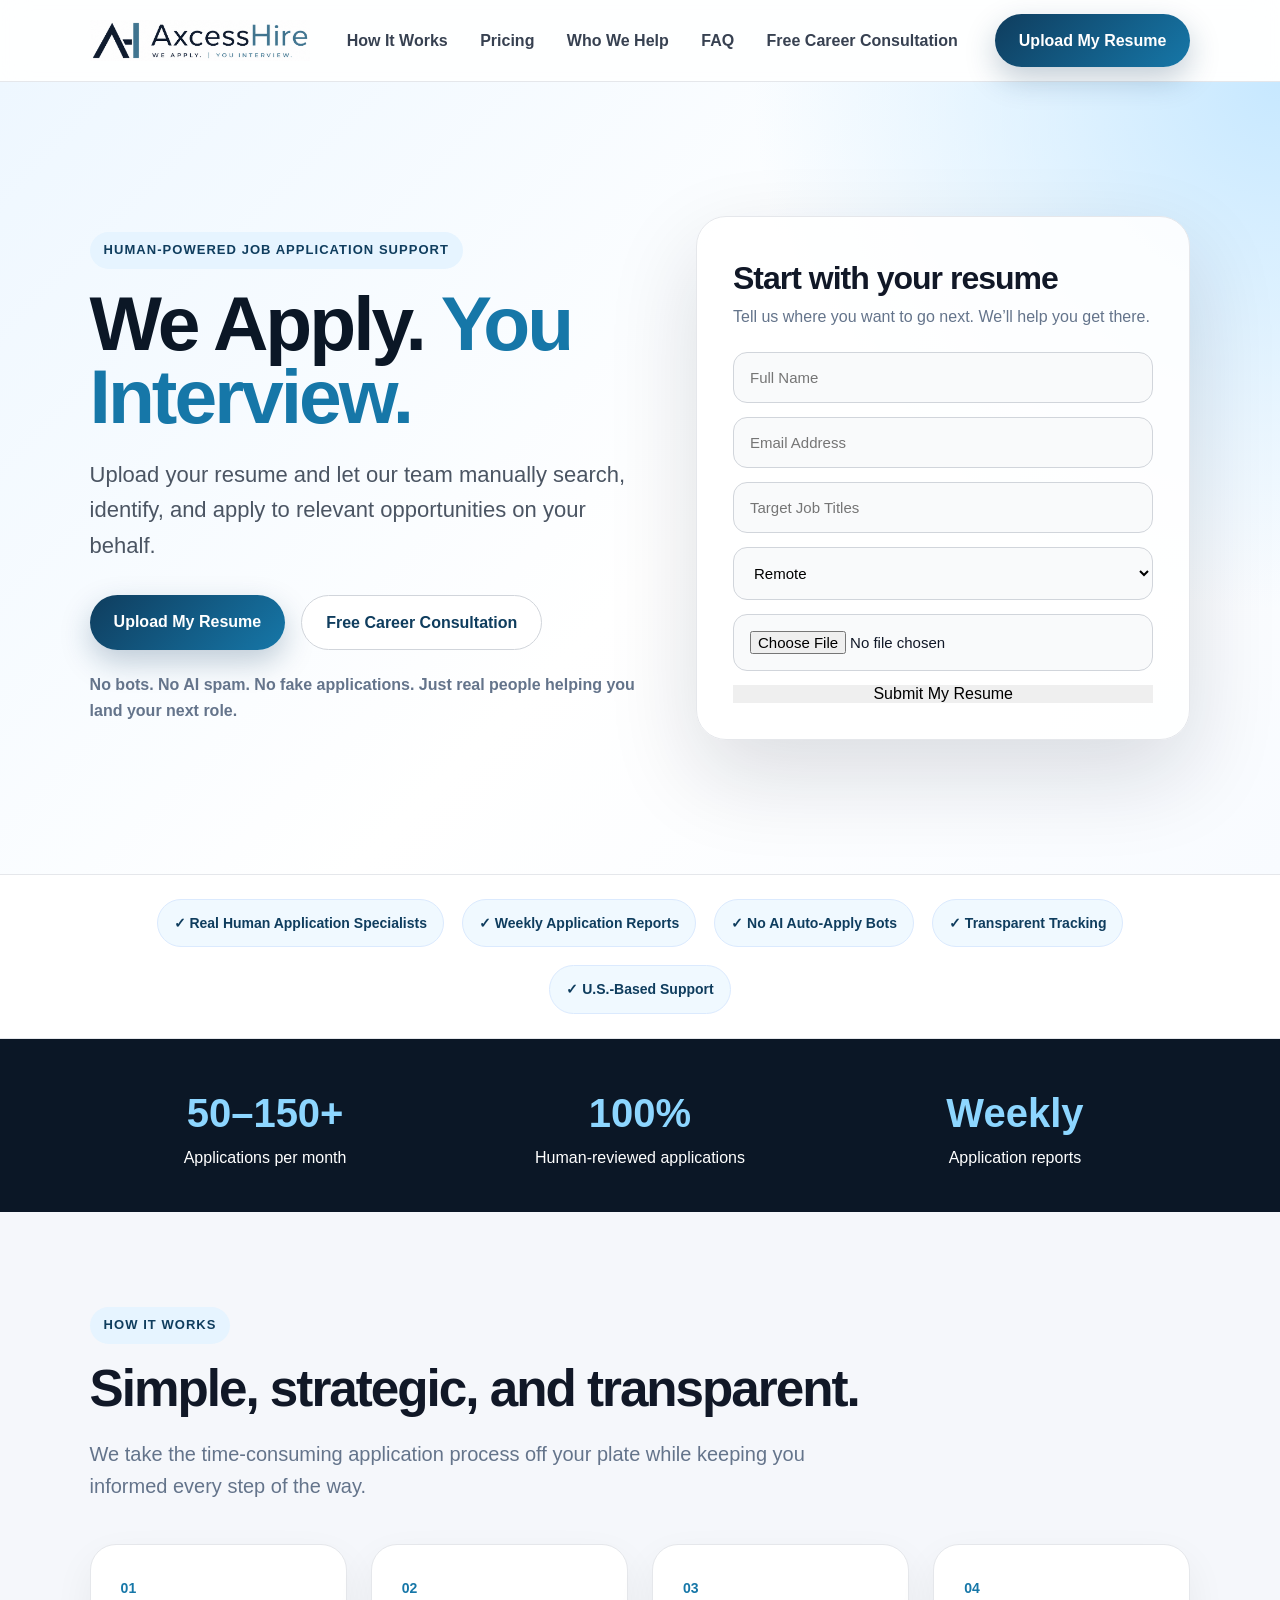
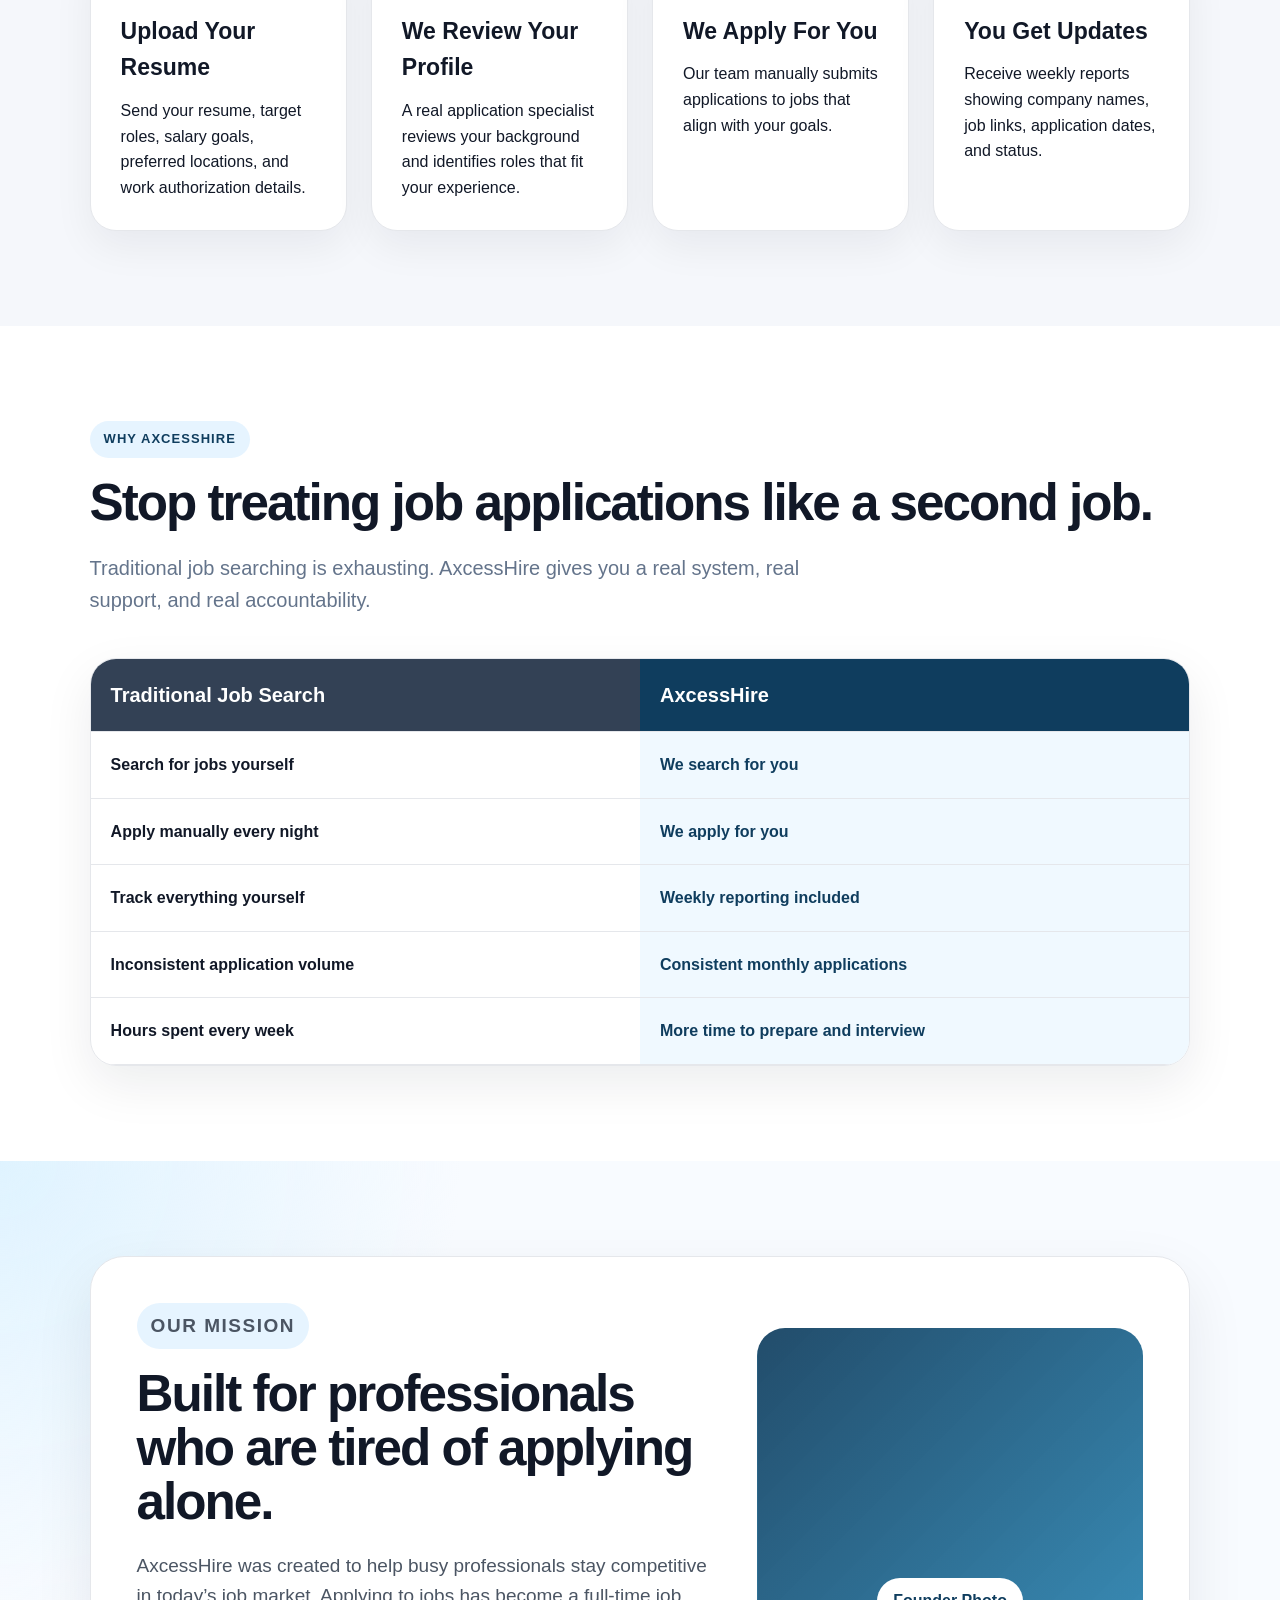
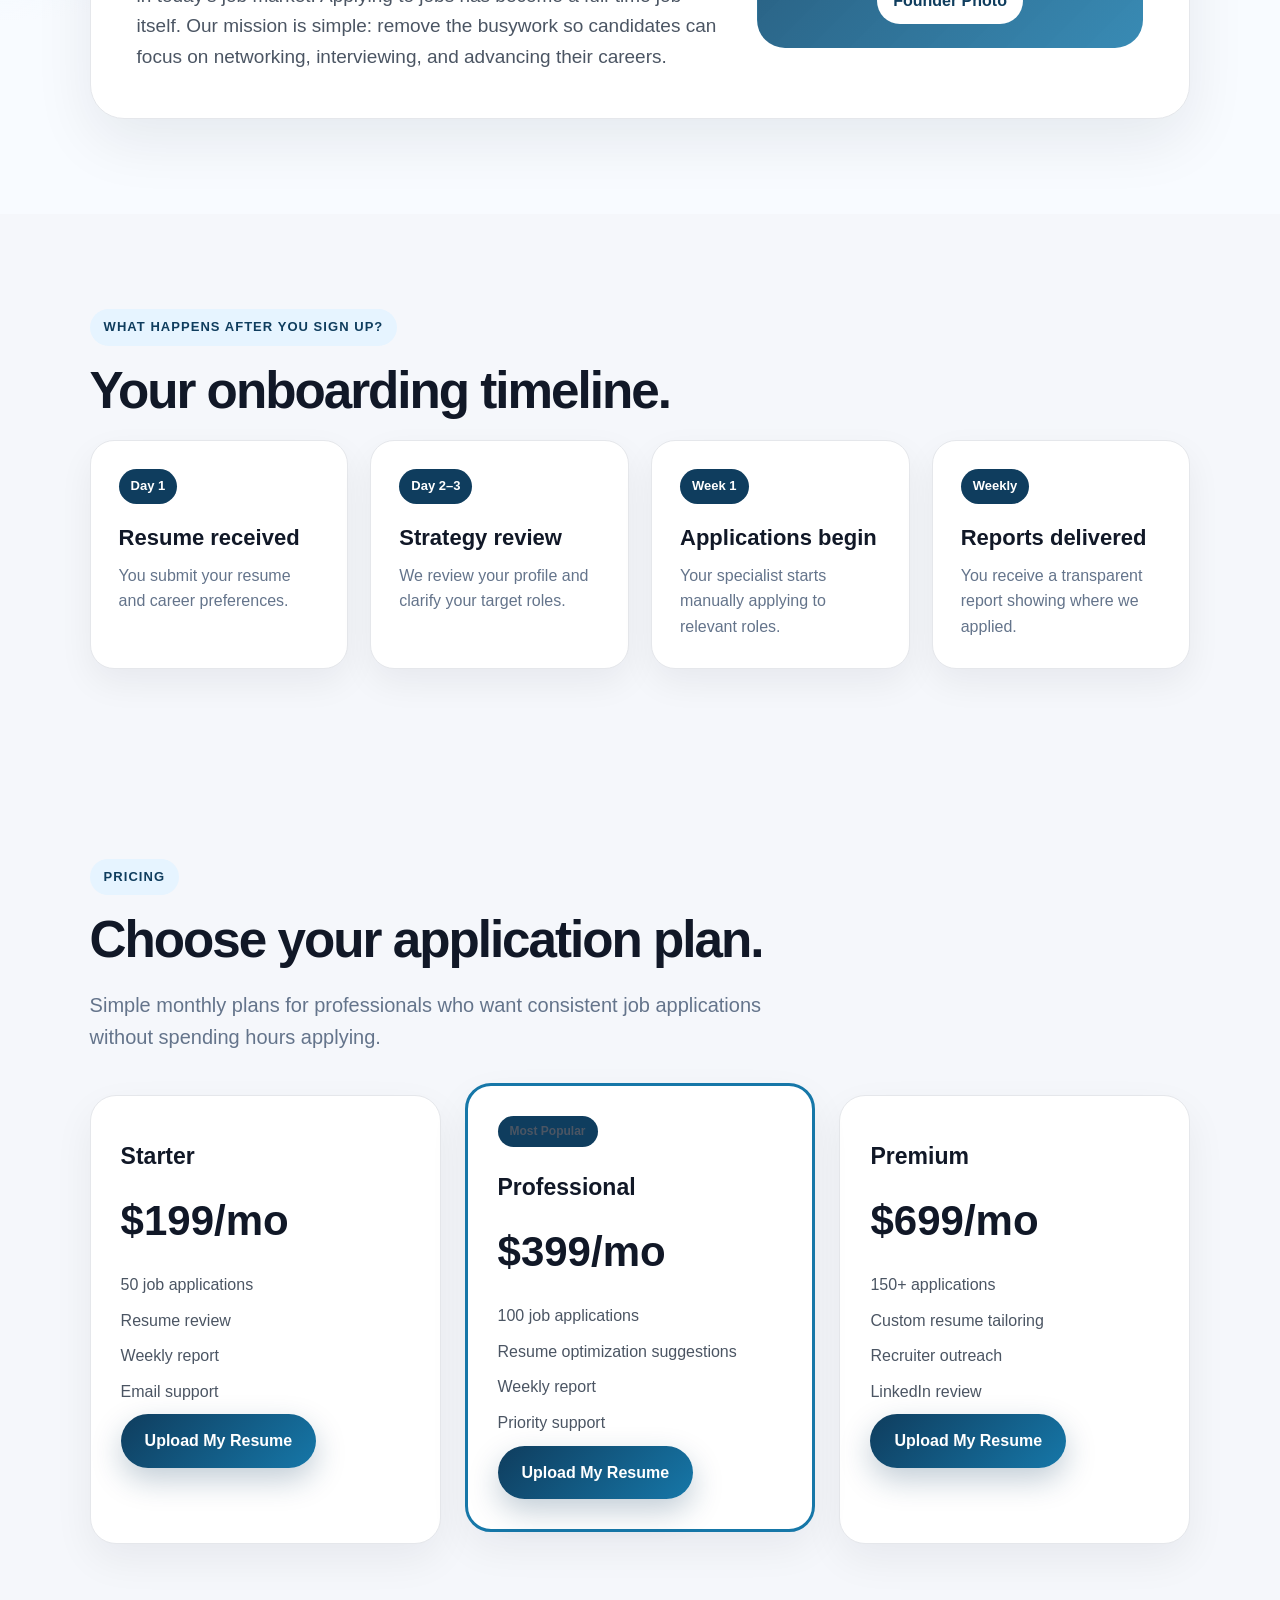
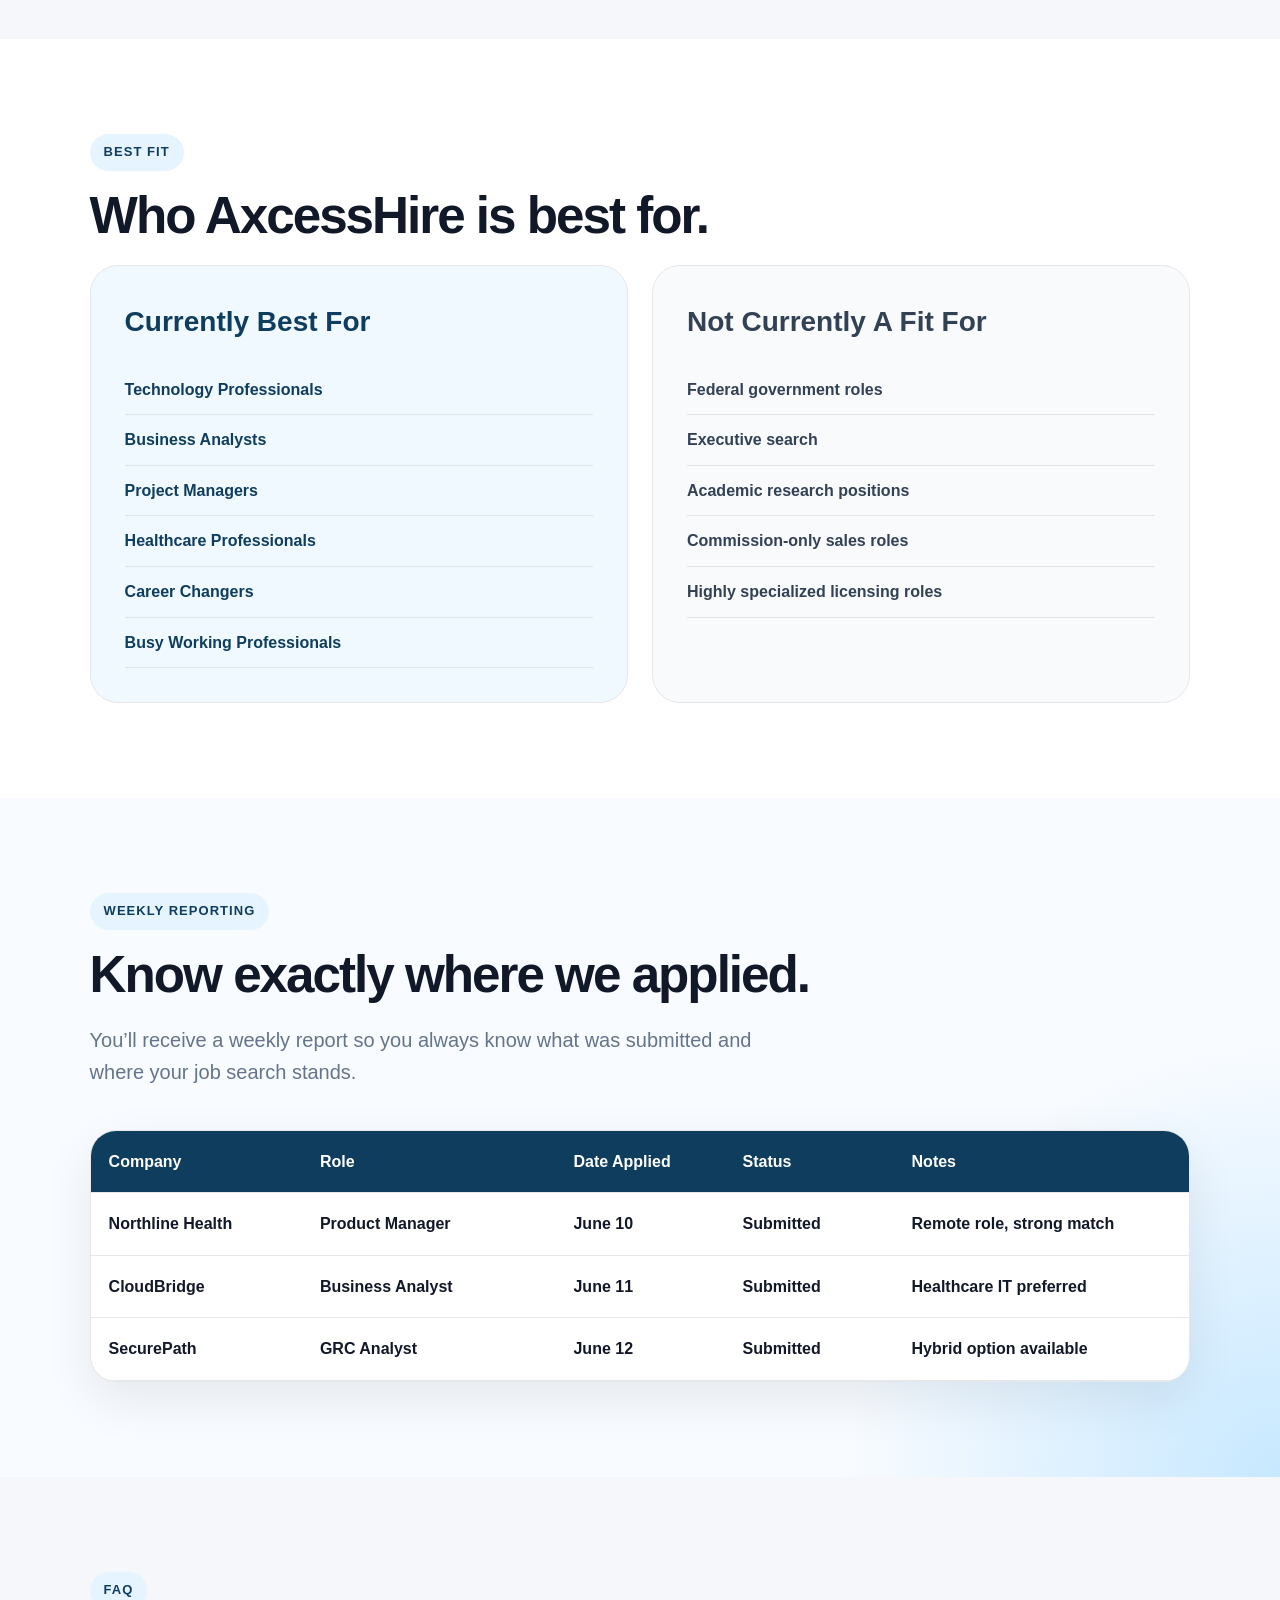
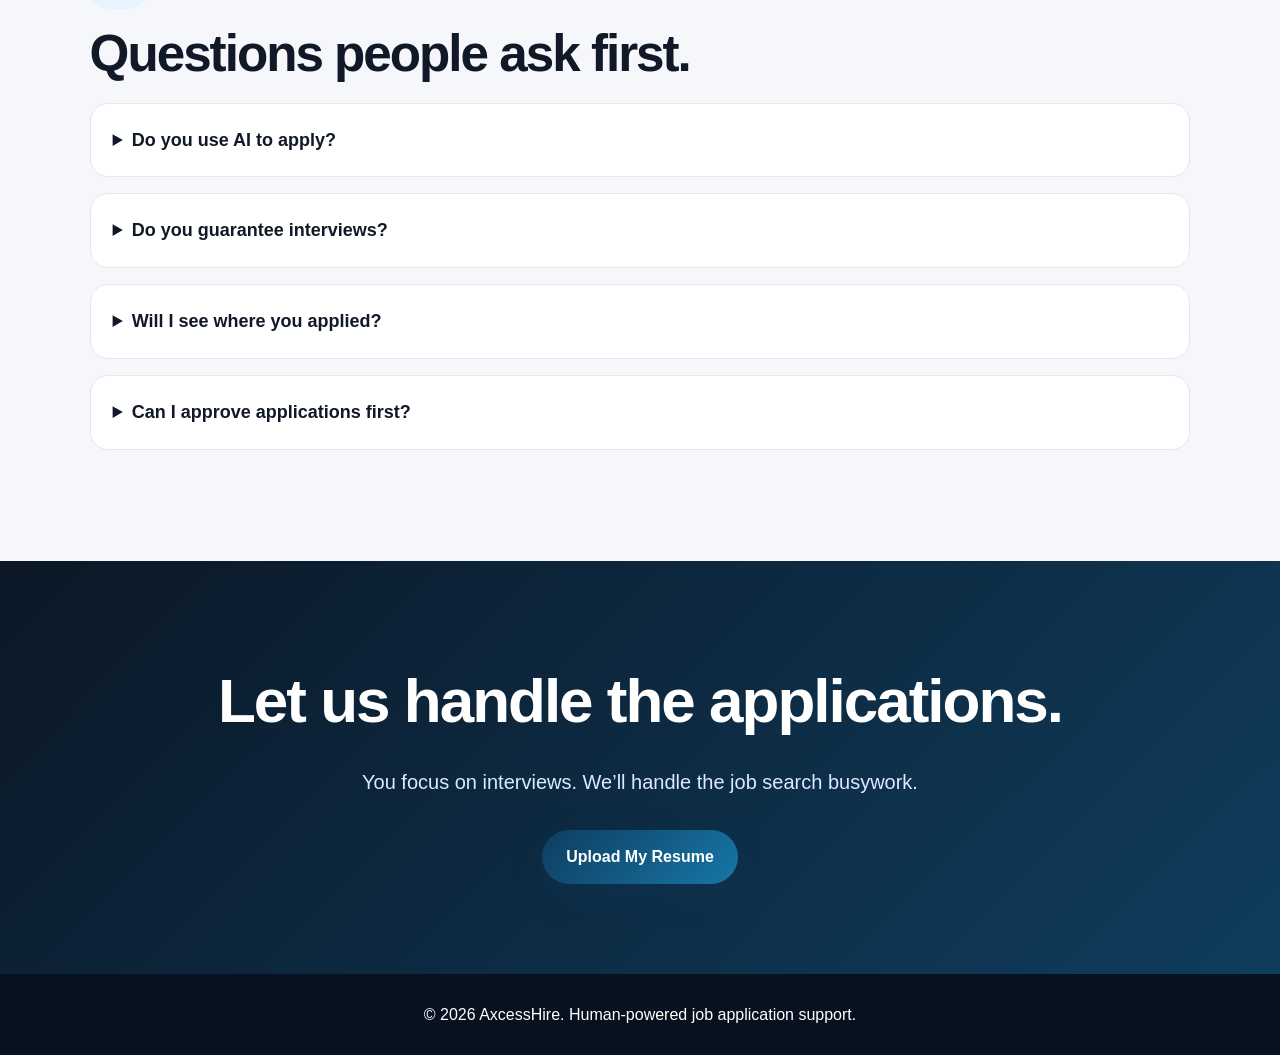
==== index.html @ 2bf3d6ac "Initial AxcessHire website" ====
<!DOCTYPE html>
<html lang="en">
<head>
  <meta charset="UTF-8" />
  <meta name="viewport" content="width=device-width, initial-scale=1.0" />
  <title>AxcessHire | We Apply. You Interview.</title>
  <link rel="stylesheet" href="style.css" />
</head>
<body>

<header class="navbar">
    <a href="index.html" class="logo">
        <img src="Logo.png" alt="AxcessHire Logo">
      </a>

  <nav>
    <a href="how-it-works.html">How It Works</a>
    <a href="pricing.html">Pricing</a>
    <a href="who-we-help.html">Who We Help</a>
    <a href="faq.html">FAQ</a>
    <a href="book-call.html">Free Career Consultation</a>
  </nav>

  <a href="get-started.html" class="nav-btn">Upload My Resume</a>
</header>

<section class="hero">
  <div class="hero-text">
    <p class="badge">Human-powered job application support</p>

    <h1>We Apply. <span>You Interview.</span></h1>

    <p class="subheadline">
      Upload your resume and let our team manually search, identify, and apply to relevant opportunities on your behalf.
    </p>

    <div class="hero-buttons">
      <a href="get-started.html" class="primary-btn">Upload My Resume</a>
      <a href="book-call.html" class="secondary-btn">Free Career Consultation</a>
    </div>

    <p class="trust">
      No bots. No AI spam. No fake applications. Just real people helping you land your next role.
    </p>
  </div>

  <div class="upload-card">
    <h2>Start with your resume</h2>
    <p>Tell us where you want to go next. We’ll help you get there.</p>

    <form>
      <input type="text" placeholder="Full Name" required />
      <input type="email" placeholder="Email Address" required />
      <input type="text" placeholder="Target Job Titles" />
      <select>
        <option>Remote</option>
        <option>Hybrid</option>
        <option>Onsite</option>
        <option>Open to all</option>
      </select>
      <input type="file" />
      <button type="submit">Submit My Resume</button>
    </form>
  </div>
</section>

<section class="trust-banner">
  <div>✓ Real Human Application Specialists</div>
  <div>✓ Weekly Application Reports</div>
  <div>✓ No AI Auto-Apply Bots</div>
  <div>✓ Transparent Tracking</div>
  <div>✓ U.S.-Based Support</div>
</section>

<section class="stats">
  <div class="stat-box">
    <h3>50–150+</h3>
    <p>Applications per month</p>
  </div>

  <div class="stat-box">
    <h3>100%</h3>
    <p>Human-reviewed applications</p>
  </div>

  <div class="stat-box">
    <h3>Weekly</h3>
    <p>Application reports</p>
  </div>
</section>

<section class="section" id="how">
  <p class="section-label">How it works</p>
  <h2>Simple, strategic, and transparent.</h2>
  <p class="section-intro">
    We take the time-consuming application process off your plate while keeping you informed every step of the way.
  </p>

  <div class="cards">
    <div class="card">
      <span>01</span>
      <h3>Upload Your Resume</h3>
      <p>Send your resume, target roles, salary goals, preferred locations, and work authorization details.</p>
    </div>

    <div class="card">
      <span>02</span>
      <h3>We Review Your Profile</h3>
      <p>A real application specialist reviews your background and identifies roles that fit your experience.</p>
    </div>

    <div class="card">
      <span>03</span>
      <h3>We Apply For You</h3>
      <p>Our team manually submits applications to jobs that align with your goals.</p>
    </div>

    <div class="card">
      <span>04</span>
      <h3>You Get Updates</h3>
      <p>Receive weekly reports showing company names, job links, application dates, and status.</p>
    </div>
  </div>
</section>

<section class="section comparison-section">
  <p class="section-label">Why AxcessHire</p>
  <h2>Stop treating job applications like a second job.</h2>
  <p class="section-intro">
    Traditional job searching is exhausting. AxcessHire gives you a real system, real support, and real accountability.
  </p>

  <div class="comparison-table">
    <div class="comparison-header traditional">Traditional Job Search</div>
    <div class="comparison-header axcess">AxcessHire</div>

    <div>Search for jobs yourself</div>
    <div>We search for you</div>

    <div>Apply manually every night</div>
    <div>We apply for you</div>

    <div>Track everything yourself</div>
    <div>Weekly reporting included</div>

    <div>Inconsistent application volume</div>
    <div>Consistent monthly applications</div>

    <div>Hours spent every week</div>
    <div>More time to prepare and interview</div>
  </div>
</section>

<section class="section founder-section">
  <div class="founder-card">
    <div>
      <p class="section-label">Our Mission</p>
      <h2>Built for professionals who are tired of applying alone.</h2>
      <p>
        AxcessHire was created to help busy professionals stay competitive in today’s job market.
        Applying to jobs has become a full-time job itself. Our mission is simple: remove the busywork
        so candidates can focus on networking, interviewing, and advancing their careers.
      </p>
    </div>

    <div class="founder-placeholder">
      <span>Founder Photo</span>
    </div>
  </div>
</section>

<section class="section">
  <p class="section-label">What happens after you sign up?</p>
  <h2>Your onboarding timeline.</h2>

  <div class="timeline">
    <div>
      <span>Day 1</span>
      <h3>Resume received</h3>
      <p>You submit your resume and career preferences.</p>
    </div>

    <div>
      <span>Day 2–3</span>
      <h3>Strategy review</h3>
      <p>We review your profile and clarify your target roles.</p>
    </div>

    <div>
      <span>Week 1</span>
      <h3>Applications begin</h3>
      <p>Your specialist starts manually applying to relevant roles.</p>
    </div>

    <div>
      <span>Weekly</span>
      <h3>Reports delivered</h3>
      <p>You receive a transparent report showing where we applied.</p>
    </div>
  </div>
</section>

<section class="section pricing" id="pricing">
  <p class="section-label">Pricing</p>
  <h2>Choose your application plan.</h2>
  <p class="section-intro">
    Simple monthly plans for professionals who want consistent job applications without spending hours applying.
  </p>

  <div class="pricing-grid">
    <div class="price-card">
      <h3>Starter</h3>
      <h4>$199/mo</h4>
      <p>50 job applications</p>
      <p>Resume review</p>
      <p>Weekly report</p>
      <p>Email support</p>
      <a href="get-started.html" class="primary-btn">Upload My Resume</a>
    </div>

    <div class="price-card featured">
      <p class="popular">Most Popular</p>
      <h3>Professional</h3>
      <h4>$399/mo</h4>
      <p>100 job applications</p>
      <p>Resume optimization suggestions</p>
      <p>Weekly report</p>
      <p>Priority support</p>
      <a href="get-started.html" class="primary-btn">Upload My Resume</a>
    </div>

    <div class="price-card">
      <h3>Premium</h3>
      <h4>$699/mo</h4>
      <p>150+ applications</p>
      <p>Custom resume tailoring</p>
      <p>Recruiter outreach</p>
      <p>LinkedIn review</p>
      <a href="get-started.html" class="primary-btn">Upload My Resume</a>
    </div>
  </div>
</section>

<section class="section fit-section">
  <p class="section-label">Best Fit</p>
  <h2>Who AxcessHire is best for.</h2>

  <div class="fit-grid">
    <div class="fit-card good-fit">
      <h3>Currently Best For</h3>
      <ul>
        <li>Technology Professionals</li>
        <li>Business Analysts</li>
        <li>Project Managers</li>
        <li>Healthcare Professionals</li>
        <li>Career Changers</li>
        <li>Busy Working Professionals</li>
      </ul>
    </div>

    <div class="fit-card not-fit">
      <h3>Not Currently A Fit For</h3>
      <ul>
        <li>Federal government roles</li>
        <li>Executive search</li>
        <li>Academic research positions</li>
        <li>Commission-only sales roles</li>
        <li>Highly specialized licensing roles</li>
      </ul>
    </div>
  </div>
</section>

<section class="section report-section">
  <p class="section-label">Weekly Reporting</p>
  <h2>Know exactly where we applied.</h2>
  <p class="section-intro">
    You’ll receive a weekly report so you always know what was submitted and where your job search stands.
  </p>

  <div class="report-table">
    <div class="report-row report-head">
      <span>Company</span>
      <span>Role</span>
      <span>Date Applied</span>
      <span>Status</span>
      <span>Notes</span>
    </div>

    <div class="report-row">
      <span>Northline Health</span>
      <span>Product Manager</span>
      <span>June 10</span>
      <span>Submitted</span>
      <span>Remote role, strong match</span>
    </div>

    <div class="report-row">
      <span>CloudBridge</span>
      <span>Business Analyst</span>
      <span>June 11</span>
      <span>Submitted</span>
      <span>Healthcare IT preferred</span>
    </div>

    <div class="report-row">
      <span>SecurePath</span>
      <span>GRC Analyst</span>
      <span>June 12</span>
      <span>Submitted</span>
      <span>Hybrid option available</span>
    </div>
  </div>
</section>

<section class="section faq" id="faq">
  <p class="section-label">FAQ</p>
  <h2>Questions people ask first.</h2>

  <details>
    <summary>Do you use AI to apply?</summary>
    <p>No. Every application is handled by a real person.</p>
  </details>

  <details>
    <summary>Do you guarantee interviews?</summary>
    <p>No. We guarantee the number of quality applications included in your plan, but hiring decisions belong to employers.</p>
  </details>

  <details>
    <summary>Will I see where you applied?</summary>
    <p>Yes. You receive a weekly application report.</p>
  </details>

  <details>
    <summary>Can I approve applications first?</summary>
    <p>Yes. You can choose pre-approved applications or full approval before submission.</p>
  </details>
</section>

<section class="final-cta">
  <h2>Let us handle the applications.</h2>
  <p>You focus on interviews. We’ll handle the job search busywork.</p>
  <a href="get-started.html" class="primary-btn">Upload My Resume</a>
</section>

<footer>
  <p>© 2026 AxcessHire. Human-powered job application support.</p>
</footer>

</body>
</html>
---- style.css ----
* {
  box-sizing: border-box;
  margin: 0;
  padding: 0;
}

body {
  font-family: Inter, Arial, sans-serif;
  background: #f5f7fb;
  color: #111827;
  line-height: 1.6;
}

a {
  text-decoration: none;
}

/* NAVBAR */
.navbar {
  height: 82px;
  padding: 0 7%;
  display: flex;
  align-items: center;
  justify-content: space-between;
  background: rgba(255,255,255,0.9);
  backdrop-filter: blur(14px);
  border-bottom: 1px solid #e5e7eb;
  position: sticky;
  top: 0;
  z-index: 100;
}

.logo {
  display: flex;
  align-items: center;
}

.logo img {
  height: 42px;
  width: auto;
  max-width: 220px;
  object-fit: contain;
  display: block;
}

nav a {
  margin: 0 14px;
  color: #374151;
  font-weight: 700;
}

nav a:hover {
  color: #0f3d5e;
}

/* BUTTONS */
.nav-btn,
.primary-btn {
  background: linear-gradient(135deg, #0f3d5e, #1677a8);
  color: white;
  padding: 14px 24px;
  border-radius: 999px;
  font-weight: 800;
  box-shadow: 0 12px 30px rgba(15, 61, 94, 0.25);
  display: inline-block;
}

.secondary-btn {
  color: #0f3d5e;
  background: white;
  border: 1px solid #d1d5db;
  padding: 14px 24px;
  border-radius: 999px;
  font-weight: 800;
  display: inline-block;
}

/* HERO */
.hero {
  min-height: 88vh;
  padding: 90px 7%;
  display: grid;
  grid-template-columns: 1.05fr 0.95fr;
  gap: 60px;
  align-items: center;
  background:
    radial-gradient(circle at top right, #c7e8ff 0%, transparent 35%),
    linear-gradient(135deg, #eef7ff 0%, #ffffff 55%, #f8fbff 100%);
}

.badge,
.section-label {
  display: inline-block;
  color: #0f3d5e;
  background: #e6f4ff;
  padding: 8px 14px;
  border-radius: 999px;
  font-weight: 900;
  font-size: 13px;
  text-transform: uppercase;
  letter-spacing: .08em;
  margin-bottom: 18px;
}

h1 {
  font-size: clamp(48px, 6vw, 82px);
  line-height: 0.95;
  letter-spacing: -3px;
  margin-bottom: 24px;
  color: #0b1726;
}

.hero h1 span {
  color: #1677a8;
}

.subheadline {
  font-size: 22px;
  color: #4b5563;
  max-width: 650px;
  margin-bottom: 32px;
}

.hero-buttons {
  display: flex;
  gap: 16px;
  flex-wrap: wrap;
  margin-bottom: 22px;
}

.trust {
  color: #64748b;
  font-weight: 700;
}

/* FORMS + CARDS */
.upload-card {
  background: rgba(255,255,255,0.9);
  border: 1px solid #e5e7eb;
  border-radius: 30px;
  padding: 36px;
  box-shadow: 0 35px 90px rgba(15, 23, 42, 0.14);
}

.upload-card h2 {
  font-size: 32px;
  letter-spacing: -1px;
}

.upload-card p {
  color: #64748b;
  margin-bottom: 22px;
}

form {
  display: grid;
  gap: 14px;
}

input,
select,
textarea {
  width: 100%;
  padding: 16px;
  border-radius: 14px;
  border: 1px solid #d1d5db;
  font-size: 15px;
  background: #f9fafb;
}

button {
  border: none;
  cursor: pointer;
  font-size: 16px;
}

/* TRUST BANNER */
.trust-banner {
  padding: 24px 7%;
  background: white;
  border-top: 1px solid #e5e7eb;
  border-bottom: 1px solid #e5e7eb;
  display: flex;
  justify-content: center;
  gap: 18px;
  flex-wrap: wrap;
}

.trust-banner div {
  background: #f0f9ff;
  color: #0f3d5e;
  border: 1px solid #dbeafe;
  padding: 12px 16px;
  border-radius: 999px;
  font-weight: 800;
  font-size: 14px;
}

/* STATS */
.stats {
  padding: 42px 7%;
  display: grid;
  grid-template-columns: repeat(3, 1fr);
  gap: 24px;
  background: #0b1726;
  color: white;
}

.stat-box {
  text-align: center;
}

.stat-box h3 {
  font-size: 40px;
  color: #8dd6ff;
}

/* GENERAL SECTIONS */
.section {
  padding: 95px 7%;
}

.section h2 {
  font-size: clamp(36px, 4vw, 56px);
  line-height: 1.05;
  letter-spacing: -2px;
  margin-bottom: 22px;
}

.section-intro {
  max-width: 720px;
  color: #64748b;
  font-size: 20px;
  margin-bottom: 42px;
}

.cards,
.pricing-grid {
  display: grid;
  gap: 24px;
}

.cards {
  grid-template-columns: repeat(4, 1fr);
}

.card,
.price-card,
.info-card {
  background: white;
  border: 1px solid #e5e7eb;
  padding: 30px;
  border-radius: 26px;
  box-shadow: 0 16px 40px rgba(15, 23, 42, 0.06);
}

.card span {
  color: #1677a8;
  font-weight: 900;
  font-size: 14px;
}

.card h3,
.price-card h3,
.info-card h3 {
  font-size: 23px;
  margin: 12px 0;
}

/* PRICING */
.pricing-grid {
  grid-template-columns: repeat(3, 1fr);
}

.price-card h4 {
  font-size: 42px;
  margin-bottom: 18px;
}

.price-card p {
  margin-bottom: 10px;
  color: #4b5563;
}

.featured {
  border: 3px solid #1677a8;
  transform: translateY(-12px);
  position: relative;
}

.popular {
  display: inline-block;
  background: #0f3d5e;
  color: white;
  padding: 6px 12px;
  border-radius: 999px;
  font-weight: 900;
  font-size: 12px;
  margin-bottom: 14px;
}

/* PAGE HERO */
.page-hero {
  padding: 95px 7%;
  background:
    radial-gradient(circle at top right, #c7e8ff 0%, transparent 35%),
    linear-gradient(135deg, #eef7ff, #ffffff);
  text-align: center;
}

.page-hero h1 {
  font-size: clamp(46px, 5vw, 72px);
}

.page-hero p {
  max-width: 760px;
  margin: 0 auto;
  font-size: 21px;
  color: #64748b;
}

/* COMPARISON */
.comparison-section {
  background: #ffffff;
}

.comparison-table {
  display: grid;
  grid-template-columns: 1fr 1fr;
  border-radius: 26px;
  overflow: hidden;
  border: 1px solid #e5e7eb;
  box-shadow: 0 18px 50px rgba(15, 23, 42, 0.08);
}

.comparison-table div {
  padding: 20px;
  border-bottom: 1px solid #e5e7eb;
  font-weight: 700;
}

.comparison-table div:nth-child(even) {
  background: #f0f9ff;
  color: #0f3d5e;
}

.comparison-header {
  font-size: 20px;
  font-weight: 900 !important;
  color: white !important;
}

.comparison-header.traditional {
  background: #334155 !important;
}

.comparison-header.axcess {
  background: #0f3d5e !important;
}

/* FOUNDER */
.founder-section {
  background:
    radial-gradient(circle at top left, #dff3ff 0%, transparent 32%),
    #f8fbff;
}

.founder-card {
  display: grid;
  grid-template-columns: 1.2fr 0.8fr;
  gap: 40px;
  align-items: center;
  background: white;
  border-radius: 34px;
  padding: 46px;
  border: 1px solid #e5e7eb;
  box-shadow: 0 22px 60px rgba(15, 23, 42, 0.08);
}

.founder-card p {
  color: #4b5563;
  font-size: 19px;
}

.founder-placeholder {
  min-height: 320px;
  border-radius: 28px;
  background:
    linear-gradient(135deg, rgba(15, 61, 94, 0.92), rgba(22, 119, 168, 0.85)),
    url("https://images.unsplash.com/photo-1551836022-d5d88e9218df?auto=format&fit=crop&w=900&q=80");
  background-size: cover;
  background-position: center;
  display: flex;
  align-items: end;
  justify-content: center;
  padding: 24px;
}

.founder-placeholder span {
  background: white;
  color: #0f3d5e;
  padding: 10px 16px;
  border-radius: 999px;
  font-weight: 900;
}

/* TIMELINE */
.timeline {
  display: grid;
  grid-template-columns: repeat(4, 1fr);
  gap: 22px;
}

.timeline div {
  background: white;
  border: 1px solid #e5e7eb;
  border-radius: 24px;
  padding: 28px;
  box-shadow: 0 14px 35px rgba(15, 23, 42, 0.06);
}

.timeline span {
  display: inline-block;
  color: white;
  background: #0f3d5e;
  padding: 7px 12px;
  border-radius: 999px;
  font-size: 13px;
  font-weight: 900;
  margin-bottom: 16px;
}

.timeline h3 {
  font-size: 22px;
  margin-bottom: 8px;
}

.timeline p {
  color: #64748b;
}

/* FIT SECTION */
.fit-section {
  background: #ffffff;
}

.fit-grid {
  display: grid;
  grid-template-columns: 1fr 1fr;
  gap: 24px;
}

.fit-card {
  padding: 34px;
  border-radius: 28px;
  border: 1px solid #e5e7eb;
}

.fit-card h3 {
  font-size: 28px;
  margin-bottom: 20px;
}

.fit-card ul {
  list-style: none;
}

.fit-card li {
  padding: 12px 0;
  font-weight: 800;
  border-bottom: 1px solid rgba(0,0,0,0.08);
}

.good-fit {
  background: #f0f9ff;
  color: #0f3d5e;
}

.not-fit {
  background: #f8fafc;
  color: #334155;
}

/* REPORT TABLE */
.report-section {
  background:
    radial-gradient(circle at bottom right, #c7e8ff 0%, transparent 30%),
    #f8fbff;
}

.report-table {
  background: white;
  border-radius: 26px;
  overflow: hidden;
  border: 1px solid #e5e7eb;
  box-shadow: 0 18px 50px rgba(15, 23, 42, 0.08);
}

.report-row {
  display: grid;
  grid-template-columns: 1fr 1.2fr 0.8fr 0.8fr 1.4fr;
  border-bottom: 1px solid #e5e7eb;
}

.report-row span {
  padding: 18px;
  font-weight: 700;
}

.report-head {
  background: #0f3d5e;
  color: white;
}

/* PILLS */
.pill-grid {
  display: flex;
  flex-wrap: wrap;
  gap: 14px;
}

.pill-grid span {
  background: white;
  border: 1px solid #dbe3ef;
  padding: 15px 20px;
  border-radius: 999px;
  font-weight: 800;
}

/* FAQ */
.faq details {
  background: white;
  margin-bottom: 16px;
  padding: 22px;
  border-radius: 18px;
  border: 1px solid #e5e7eb;
}

.faq summary {
  font-weight: 900;
  cursor: pointer;
  font-size: 18px;
}

/* FINAL CTA */
.final-cta {
  text-align: center;
  padding: 90px 7%;
  background: linear-gradient(135deg, #0b1726, #0f3d5e);
  color: white;
}

.final-cta h2 {
  font-size: clamp(38px, 5vw, 62px);
  letter-spacing: -2px;
}

.final-cta p {
  font-size: 20px;
  margin: 16px 0 32px;
  color: #dbeafe;
}

footer {
  text-align: center;
  padding: 28px;
  background: #07111f;
  color: white;
}

/* RESPONSIVE */
@media (max-width: 950px) {
  nav {
    display: none;
  }

  .navbar {
    height: 95px;
  }

  .logo img {
    height: 65px;
    width: auto;
}

  .hero,
  .cards,
  .pricing-grid,
  .stats,
  .founder-card,
  .timeline,
  .fit-grid,
  .report-row {
    grid-template-columns: 1fr;
  }

  .hero {
    padding: 70px 7%;
  }

  h1 {
    font-size: clamp(44px, 12vw, 58px);
  }

  .featured {
    transform: none;
  }

  .comparison-table {
    grid-template-columns: 1fr;
  }

  .report-head {
    display: none;
  }

  .report-row {
    padding: 16px;
  }

  .report-row span {
    padding: 8px;
  }
}
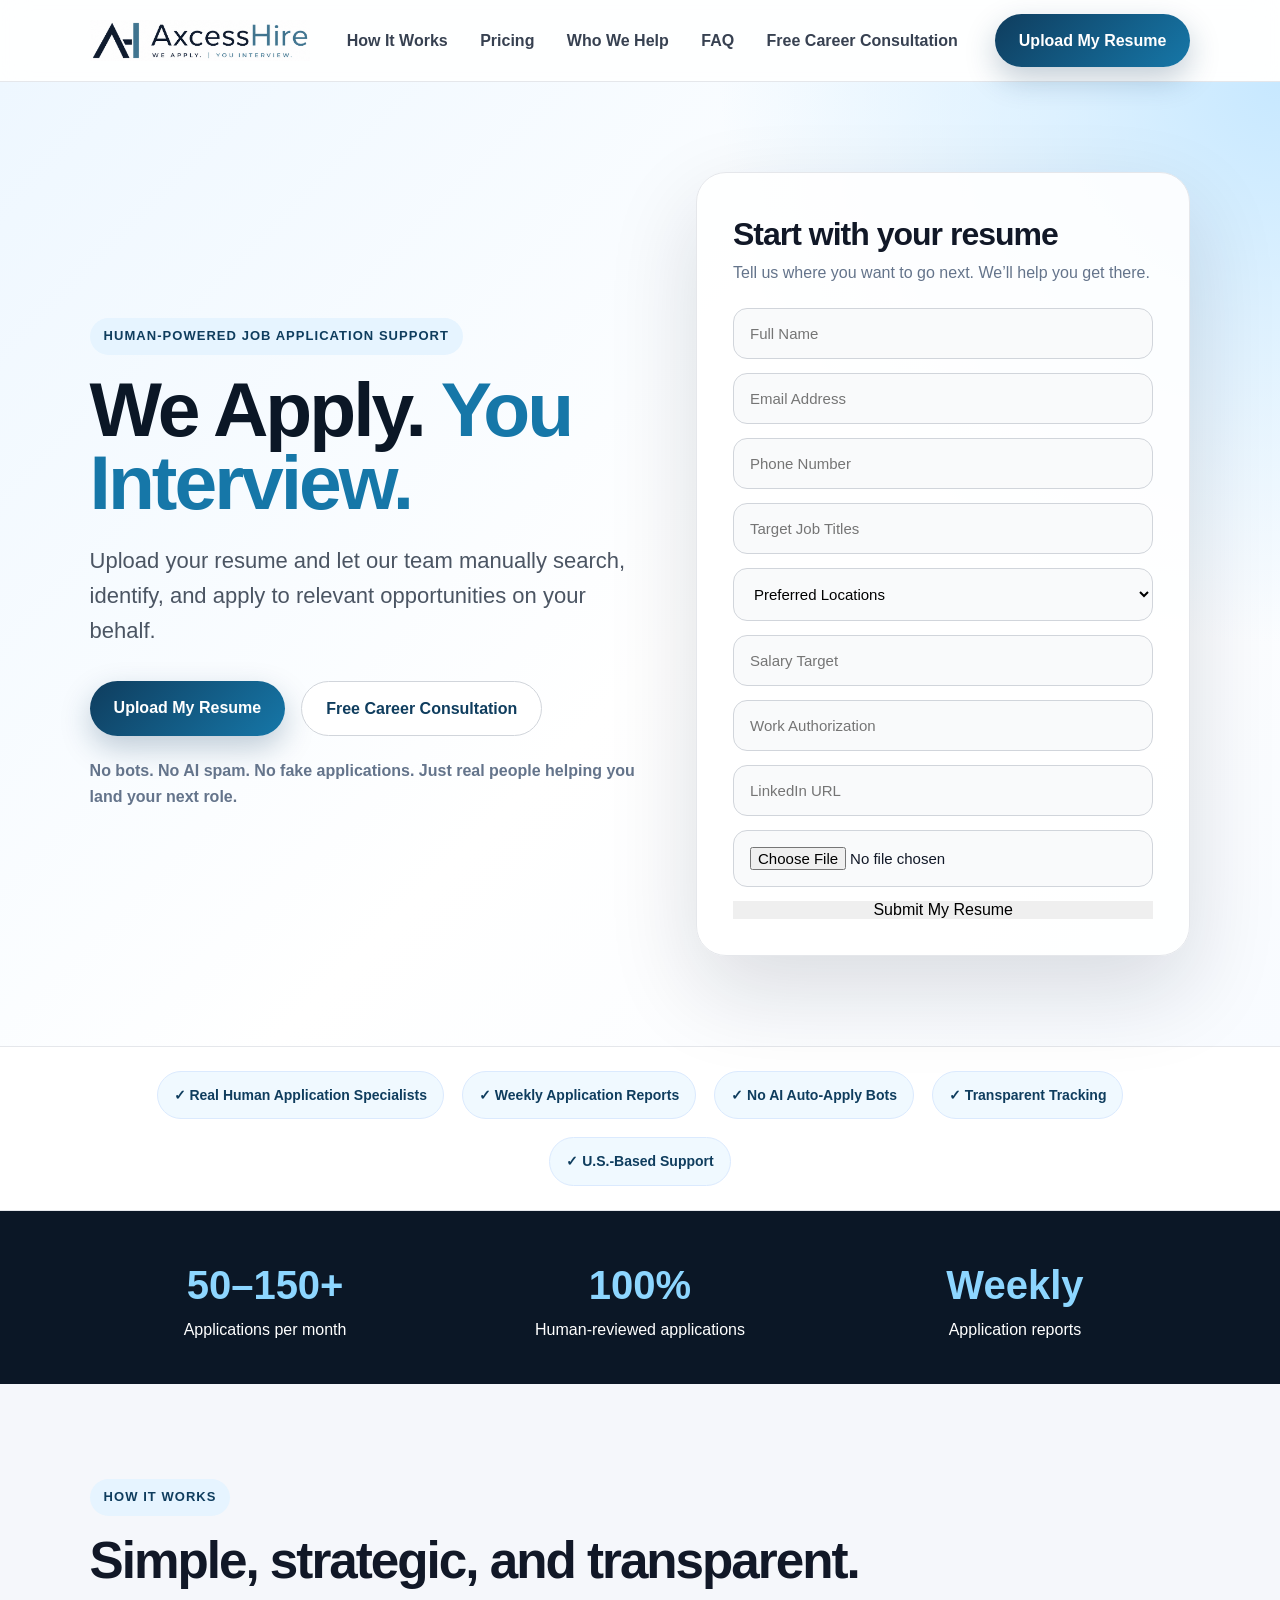
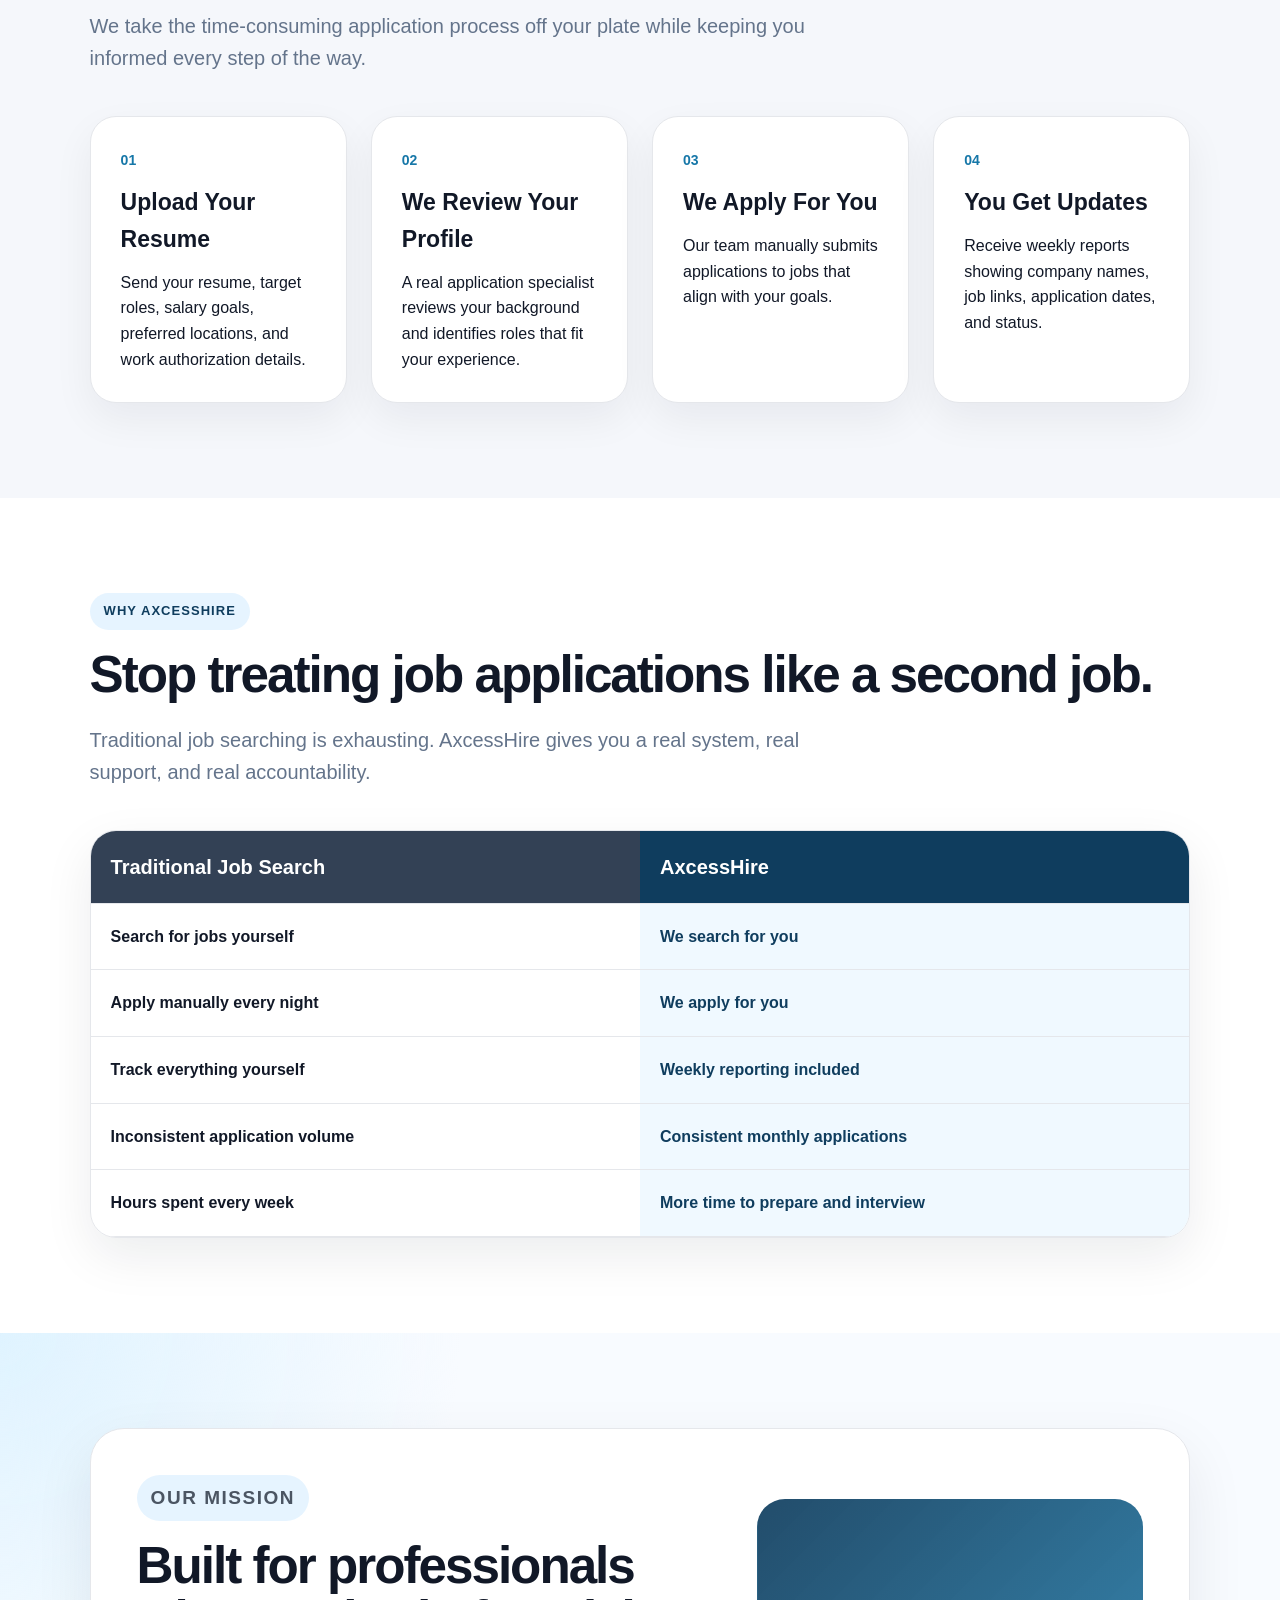
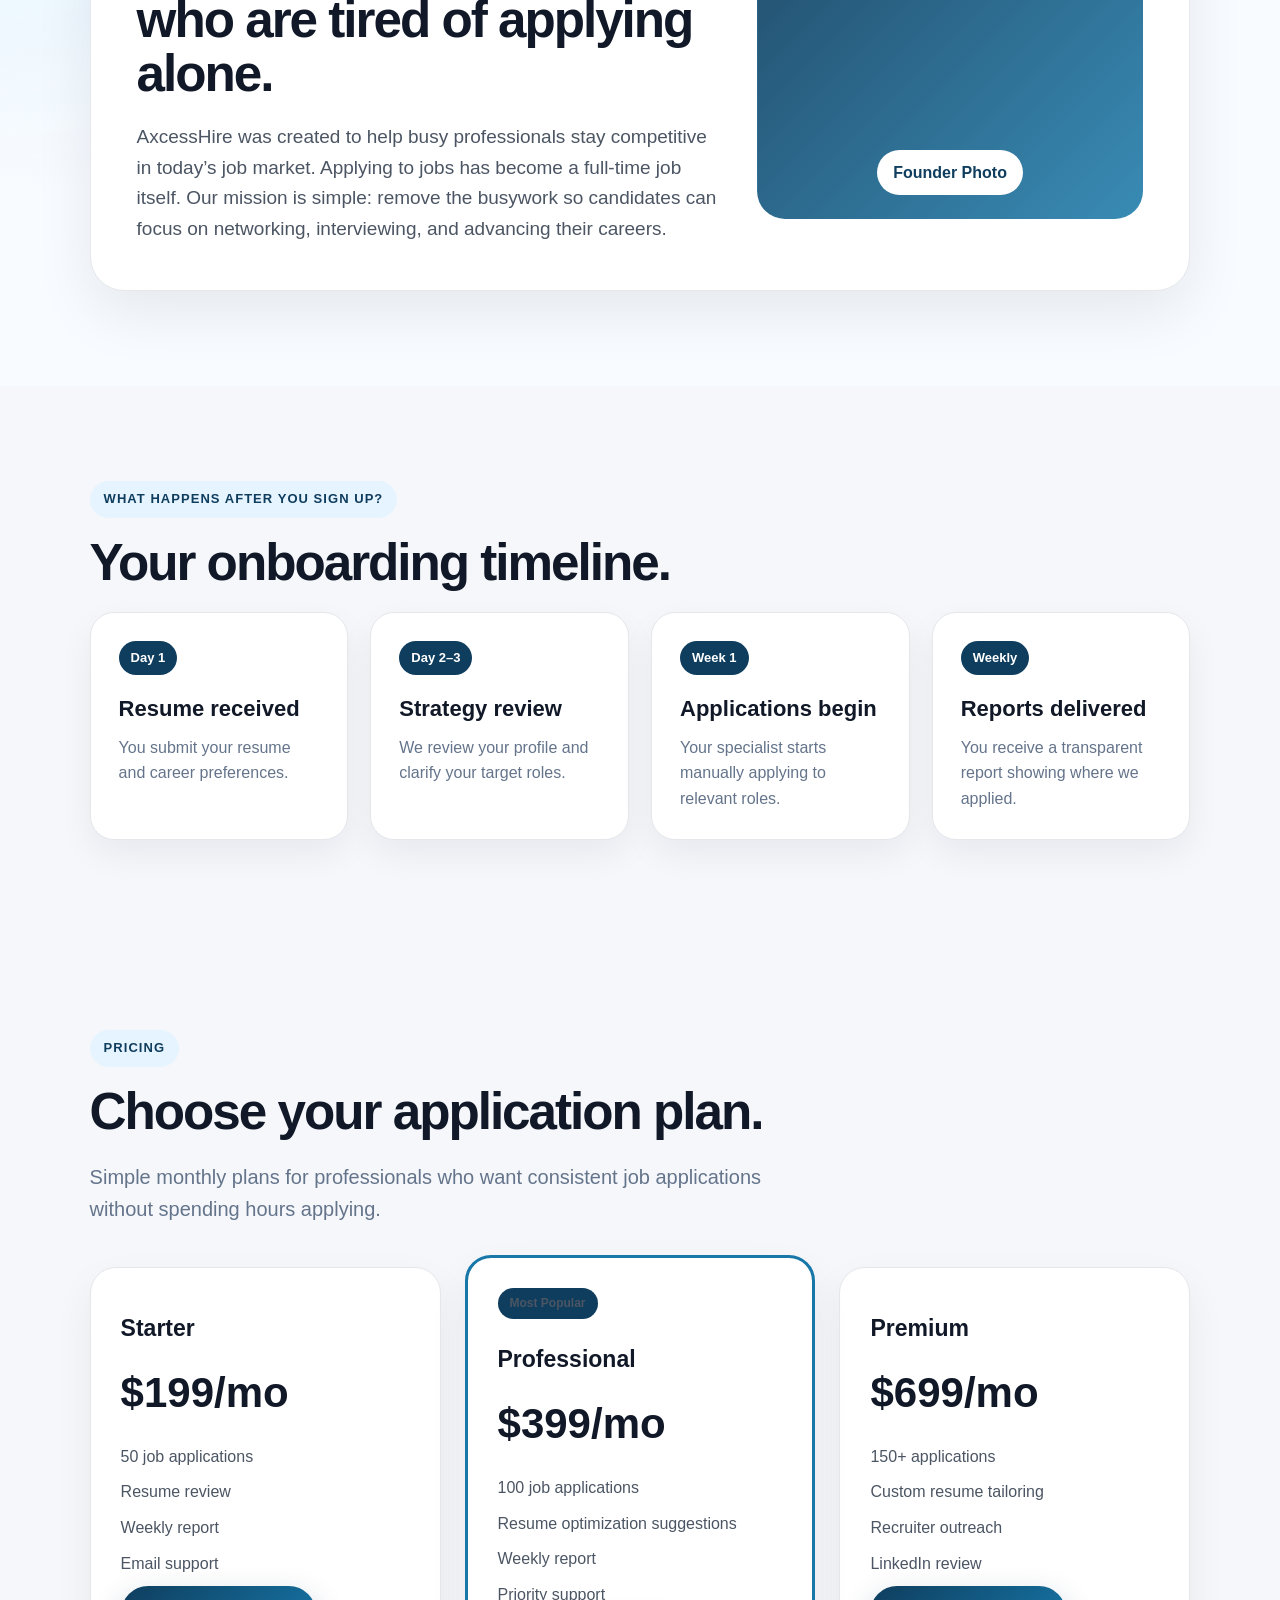
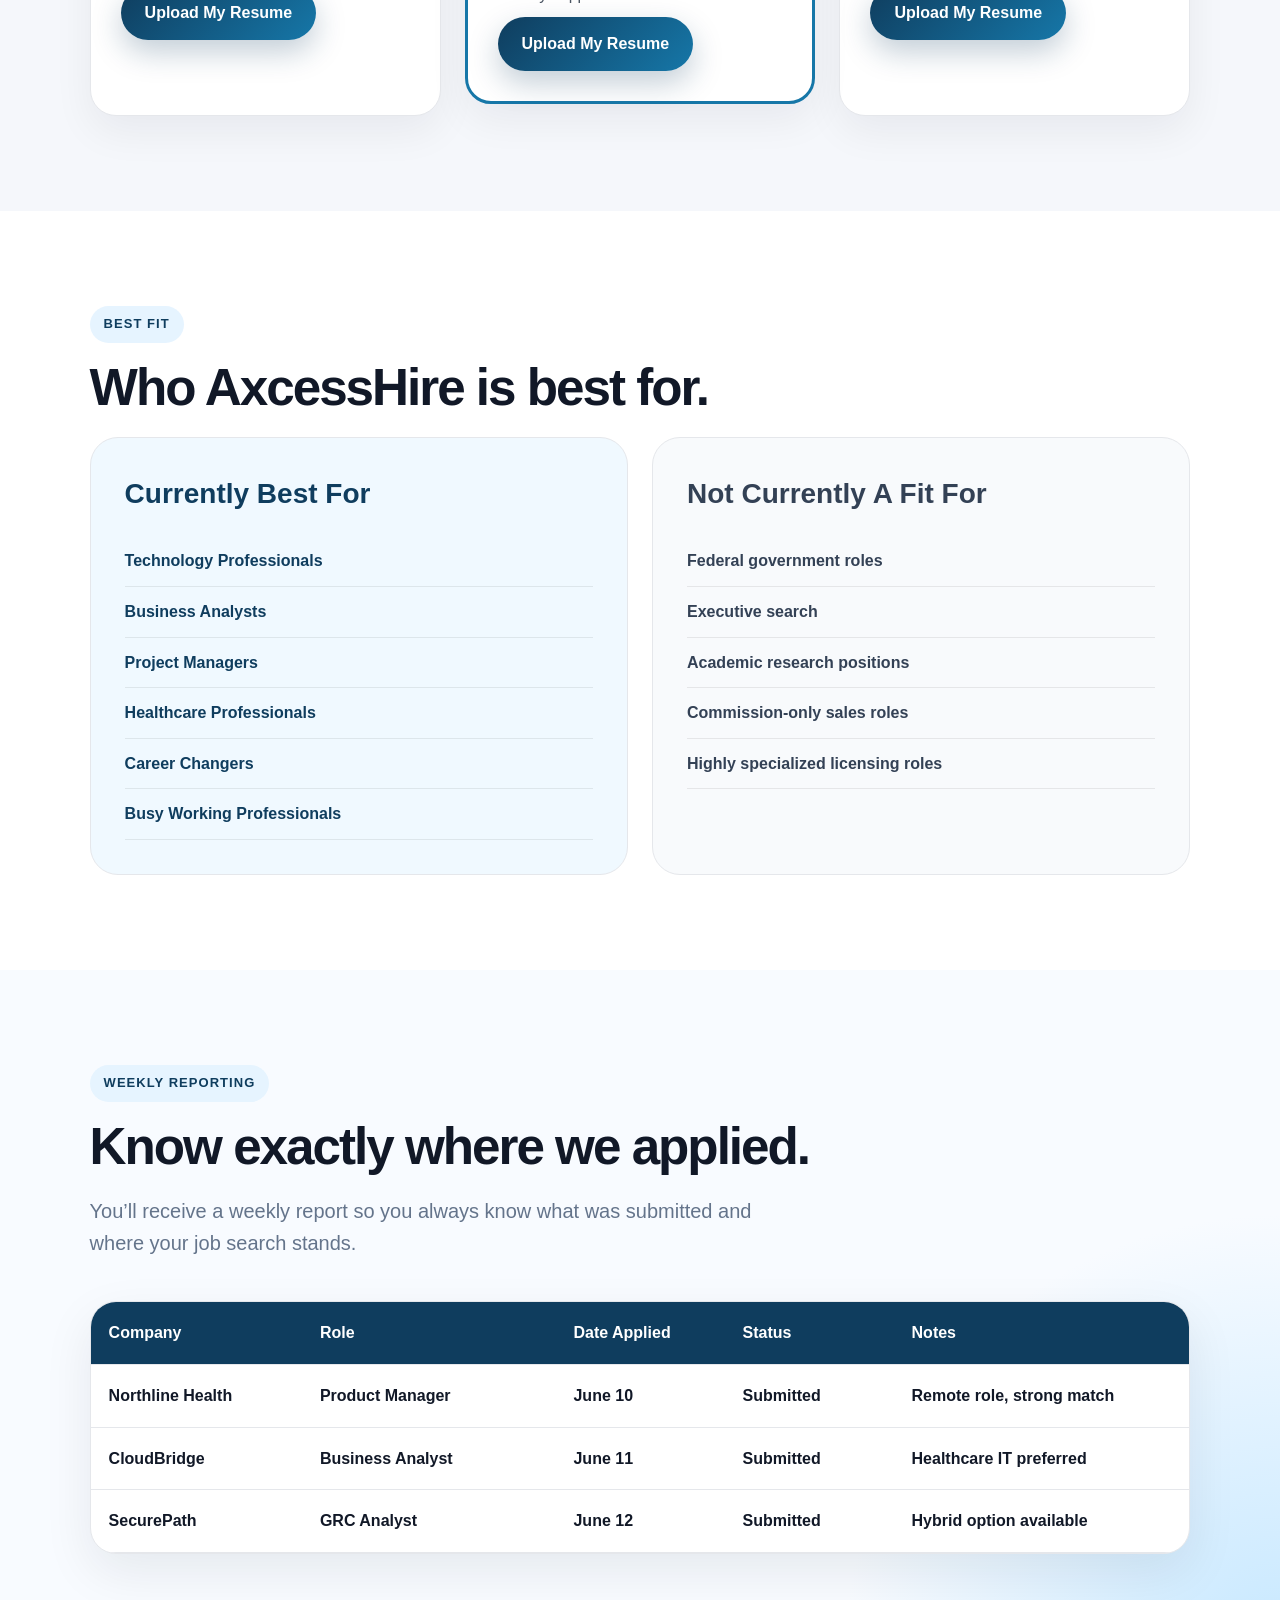
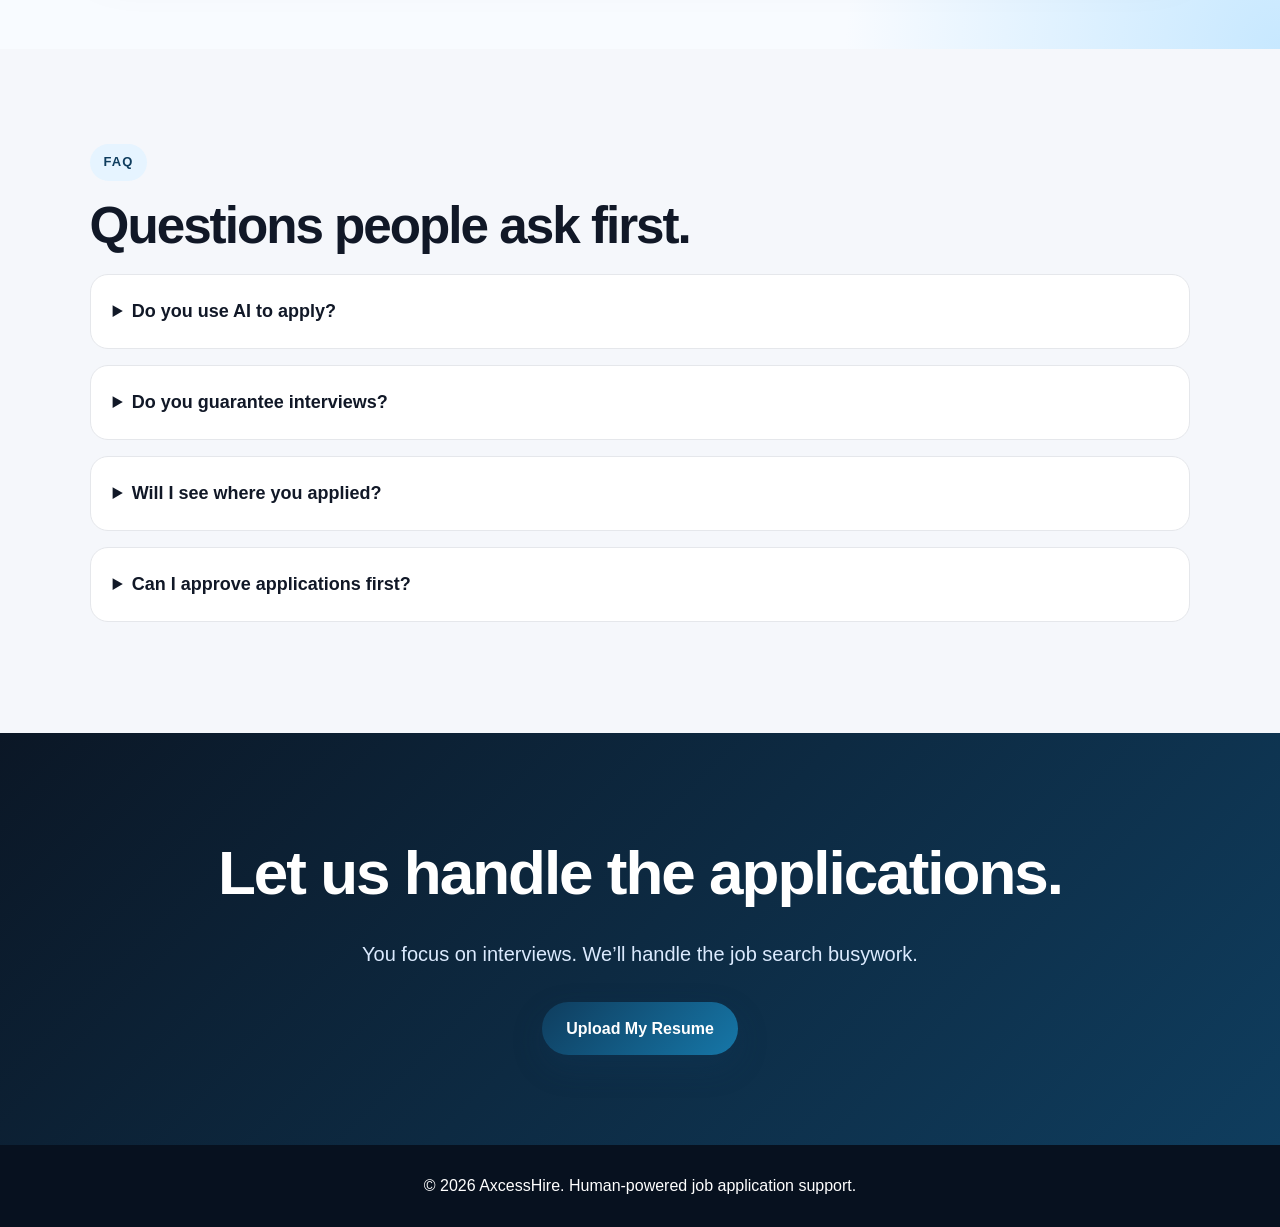
==== commit f38a8ed8: "Modify form" ====
--- a/index.html
+++ b/index.html
@@ -48,19 +48,37 @@
     <h2>Start with your resume</h2>
     <p>Tell us where you want to go next. We’ll help you get there.</p>
 
-    <form>
-      <input type="text" placeholder="Full Name" required />
-      <input type="email" placeholder="Email Address" required />
-      <input type="text" placeholder="Target Job Titles" />
-      <select>
-        <option>Remote</option>
-        <option>Hybrid</option>
-        <option>Onsite</option>
-        <option>Open to all</option>
-      </select>
-      <input type="file" />
-      <button type="submit">Submit My Resume</button>
-    </form>
+    <form 
+  action="https://formspree.io/f/mvznkeyr" 
+  method="POST" 
+  enctype="multipart/form-data"
+>
+  <input type="text" name="full_name" placeholder="Full Name" required>
+
+  <input type="email" name="email" placeholder="Email Address" required>
+
+  <input type="tel" name="phone" placeholder="Phone Number">
+
+  <input type="text" name="target_job_titles" placeholder="Target Job Titles">
+
+  <select name="work_style">
+    <option value="">Preferred Locations</option>
+    <option value="Remote">Remote</option>
+    <option value="Hybrid">Hybrid</option>
+    <option value="Onsite">Onsite</option>
+    <option value="Open to all">Open to all</option>
+  </select>
+
+  <input type="text" name="salary_target" placeholder="Salary Target">
+
+  <input type="text" name="work_authorization" placeholder="Work Authorization">
+
+  <input type="url" name="linkedin_url" placeholder="LinkedIn URL">
+
+  <input type="file" name="resume" accept=".pdf,.doc,.docx" required>
+
+  <button type="submit">Submit My Resume</button>
+</form>
   </div>
 </section>
 
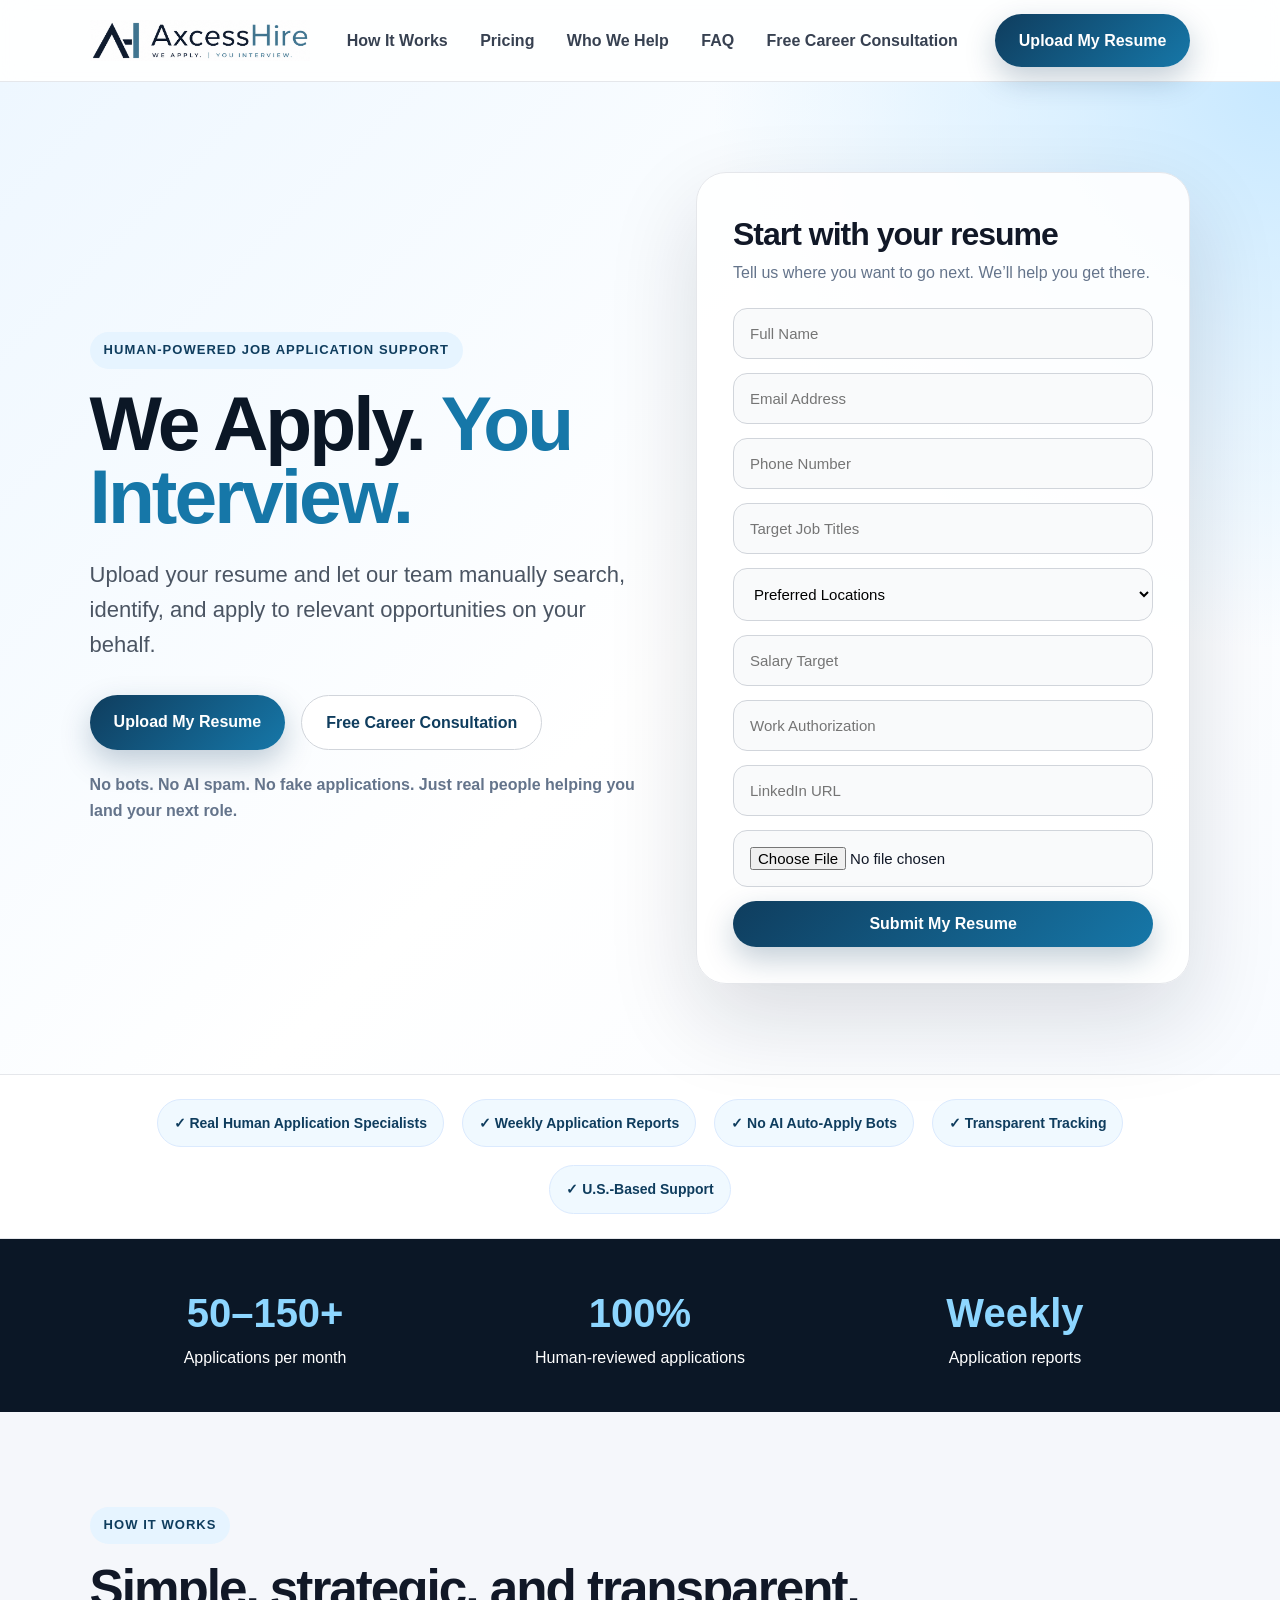
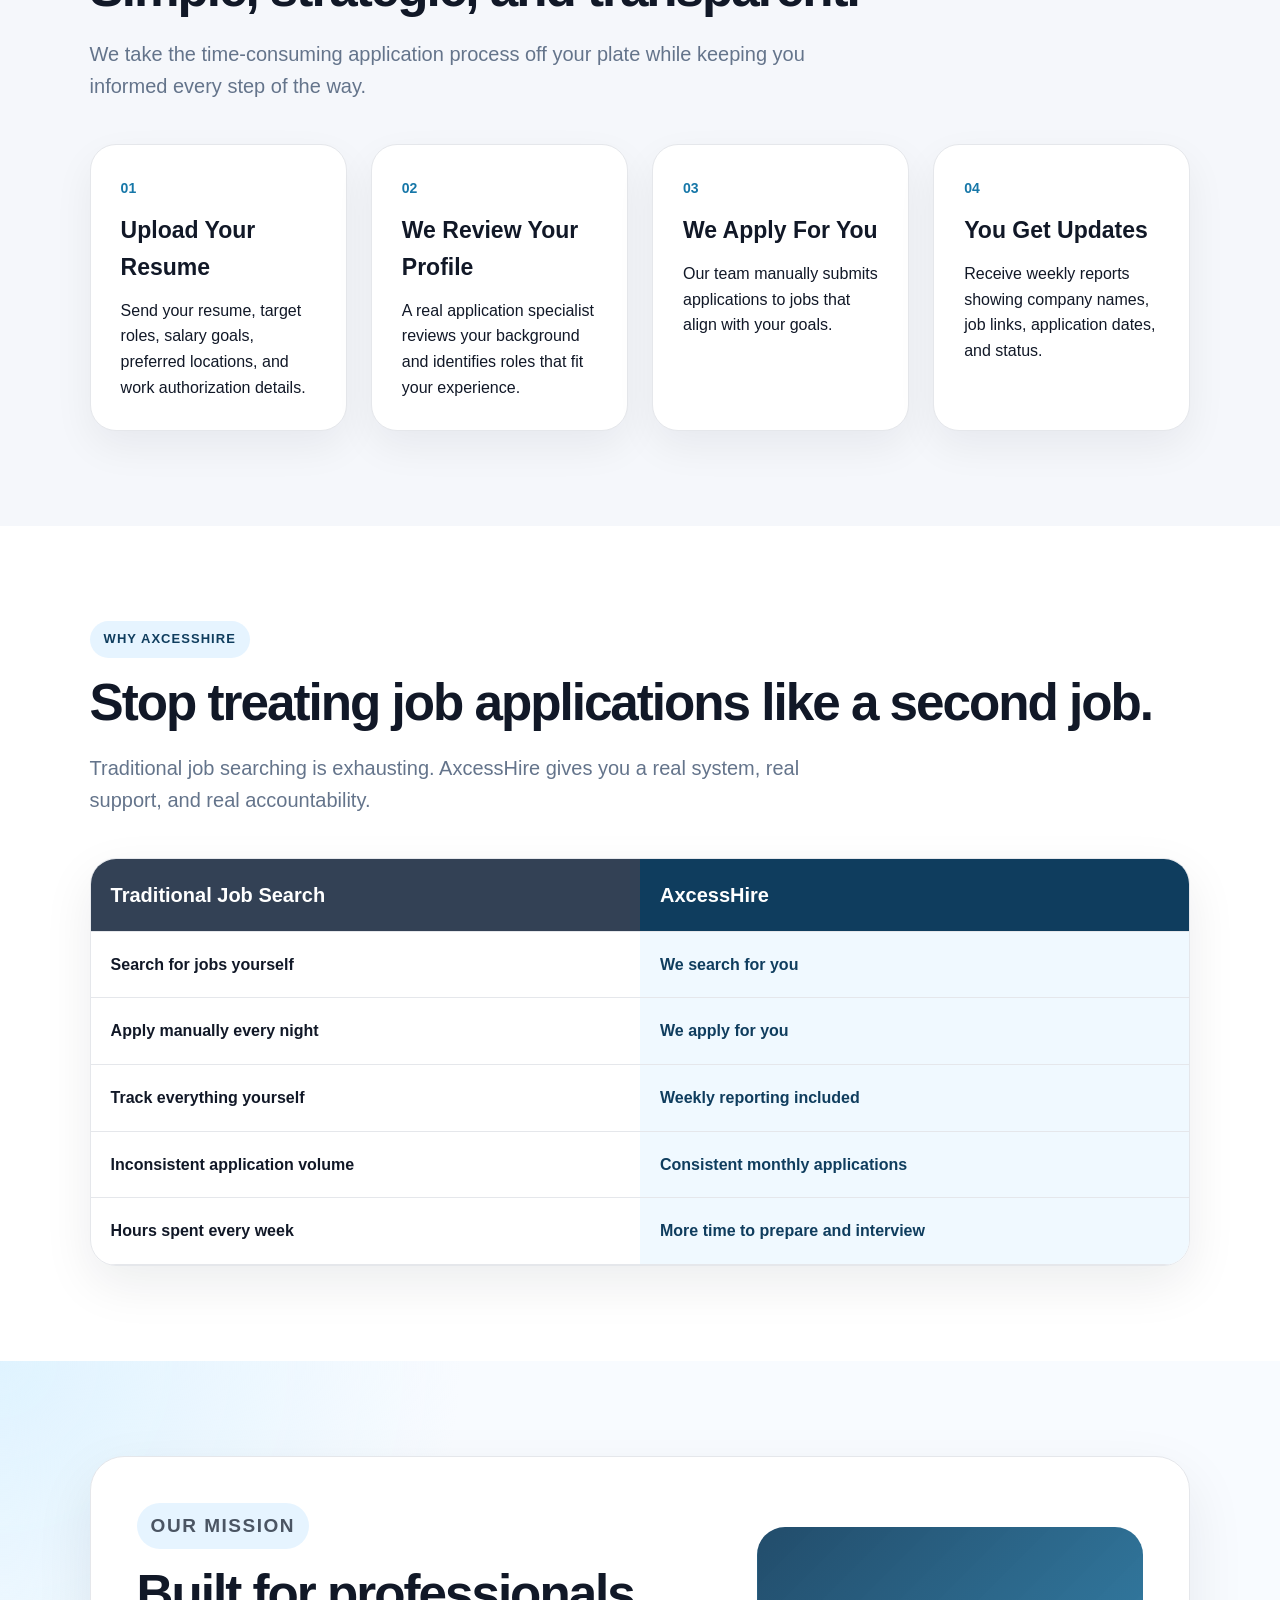
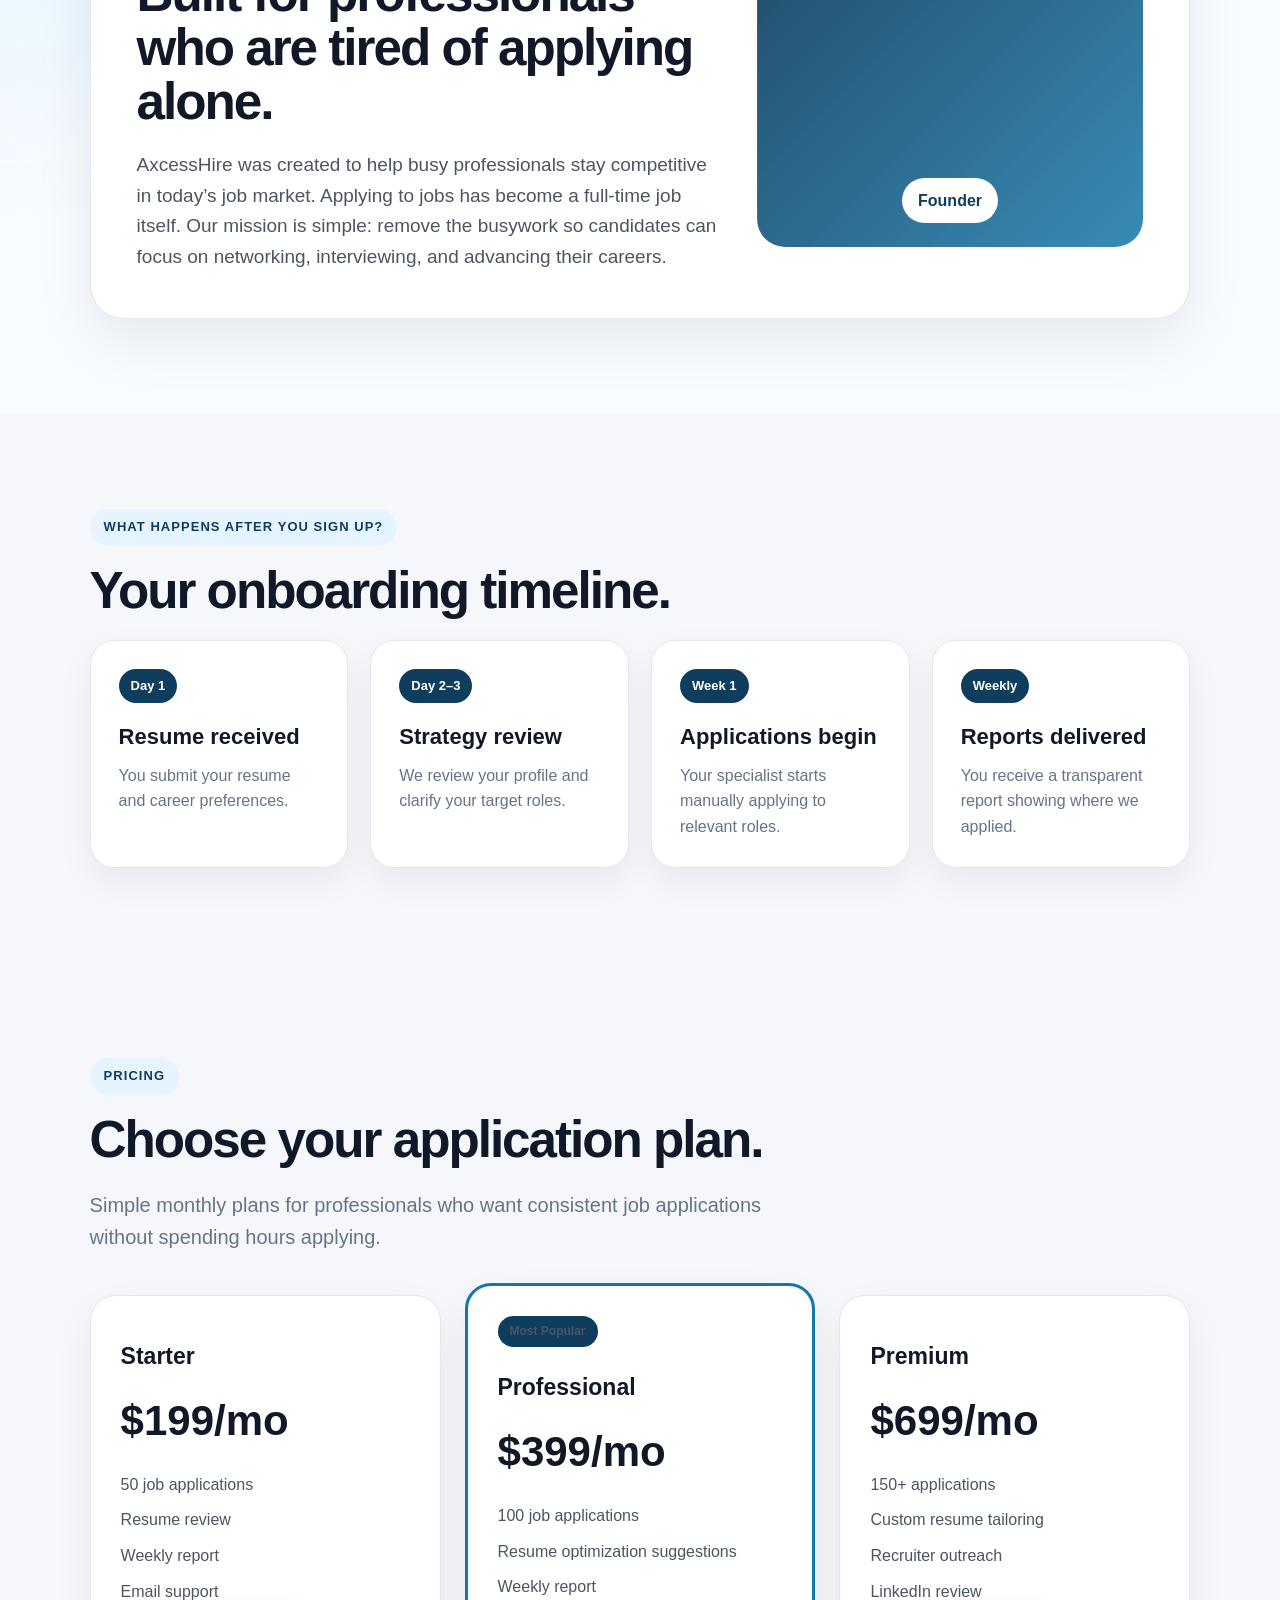
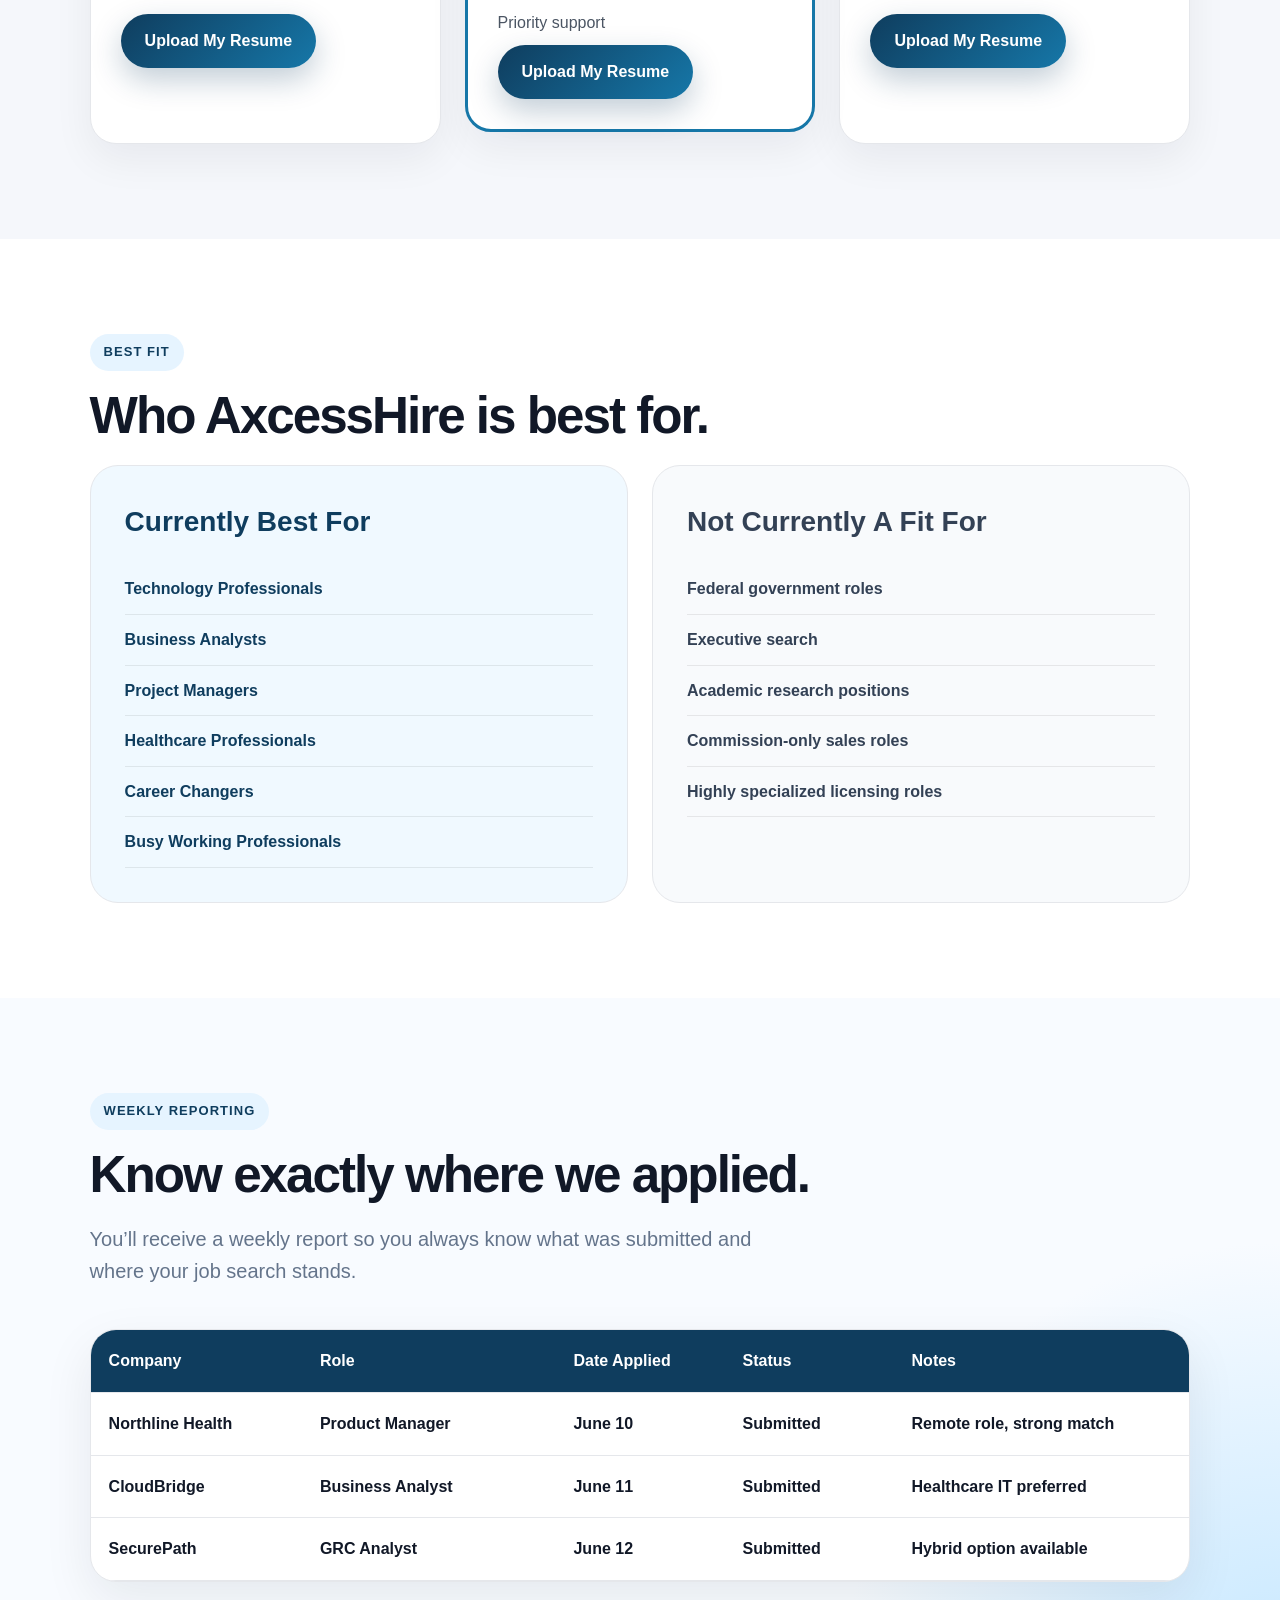
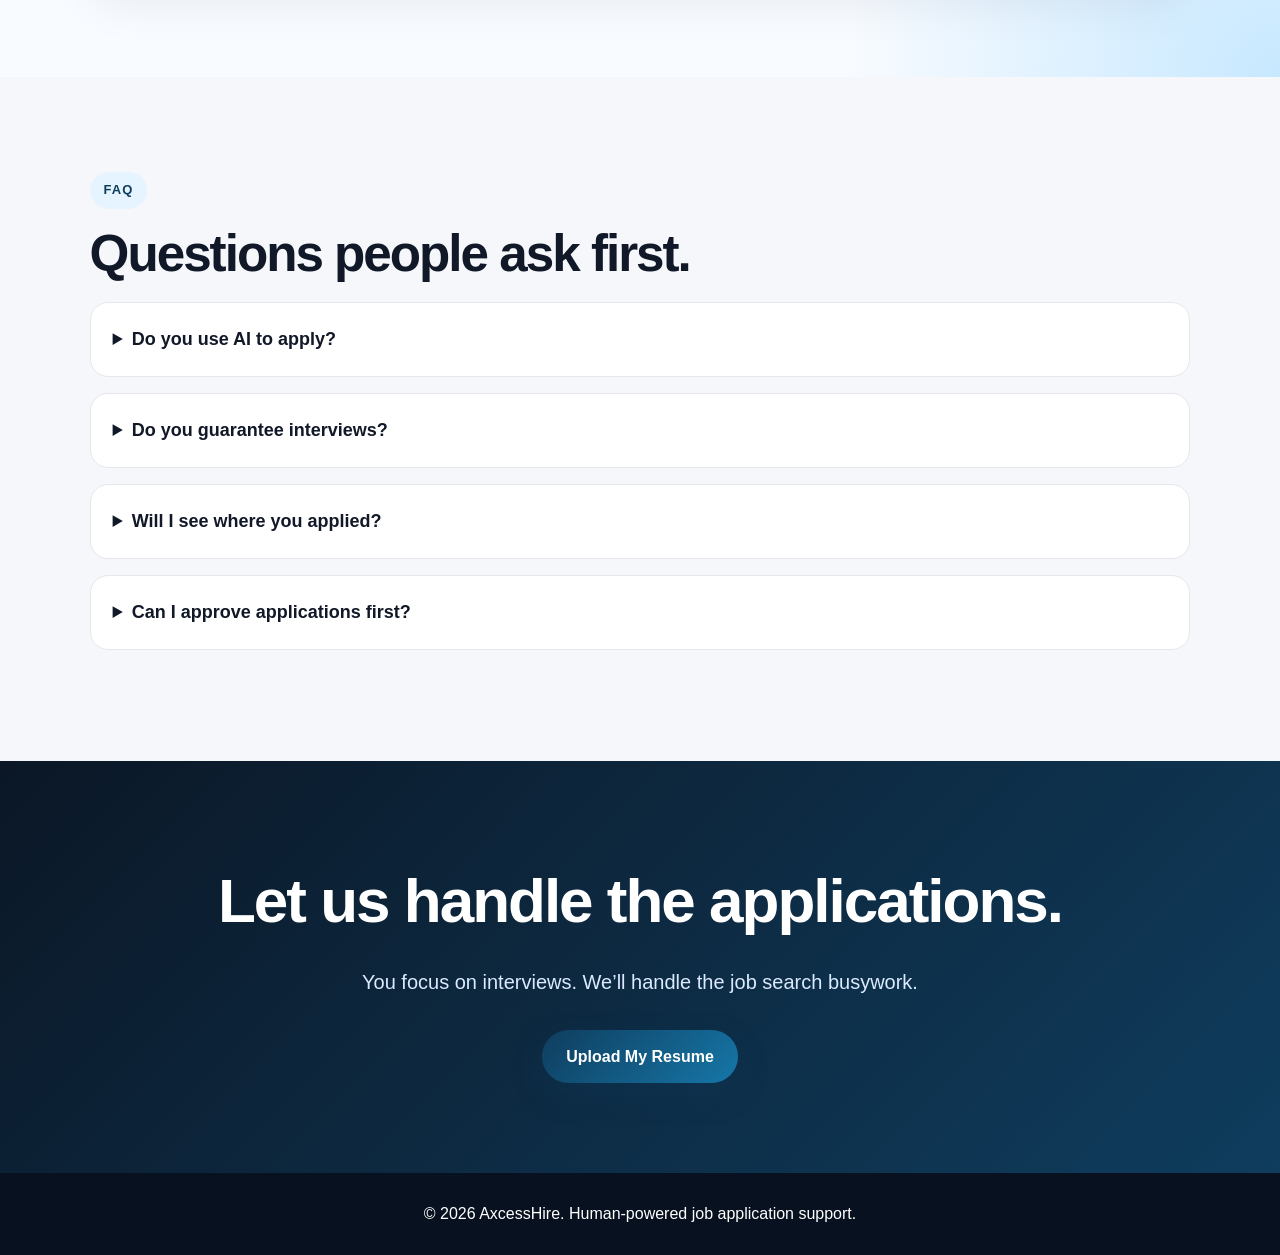
==== commit c610fb7d: "Fixed form and logo on get-started page" ====
--- a/index.html
+++ b/index.html
@@ -77,7 +77,9 @@
 
   <input type="file" name="resume" accept=".pdf,.doc,.docx" required>
 
-  <button type="submit">Submit My Resume</button>
+  <button type="submit" class="primary-btn">
+    Submit My Resume
+  </button>
 </form>
   </div>
 </section>
@@ -182,7 +184,7 @@
     </div>
 
     <div class="founder-placeholder">
-      <span>Founder Photo</span>
+      <span> Founder</span>
     </div>
   </div>
 </section>
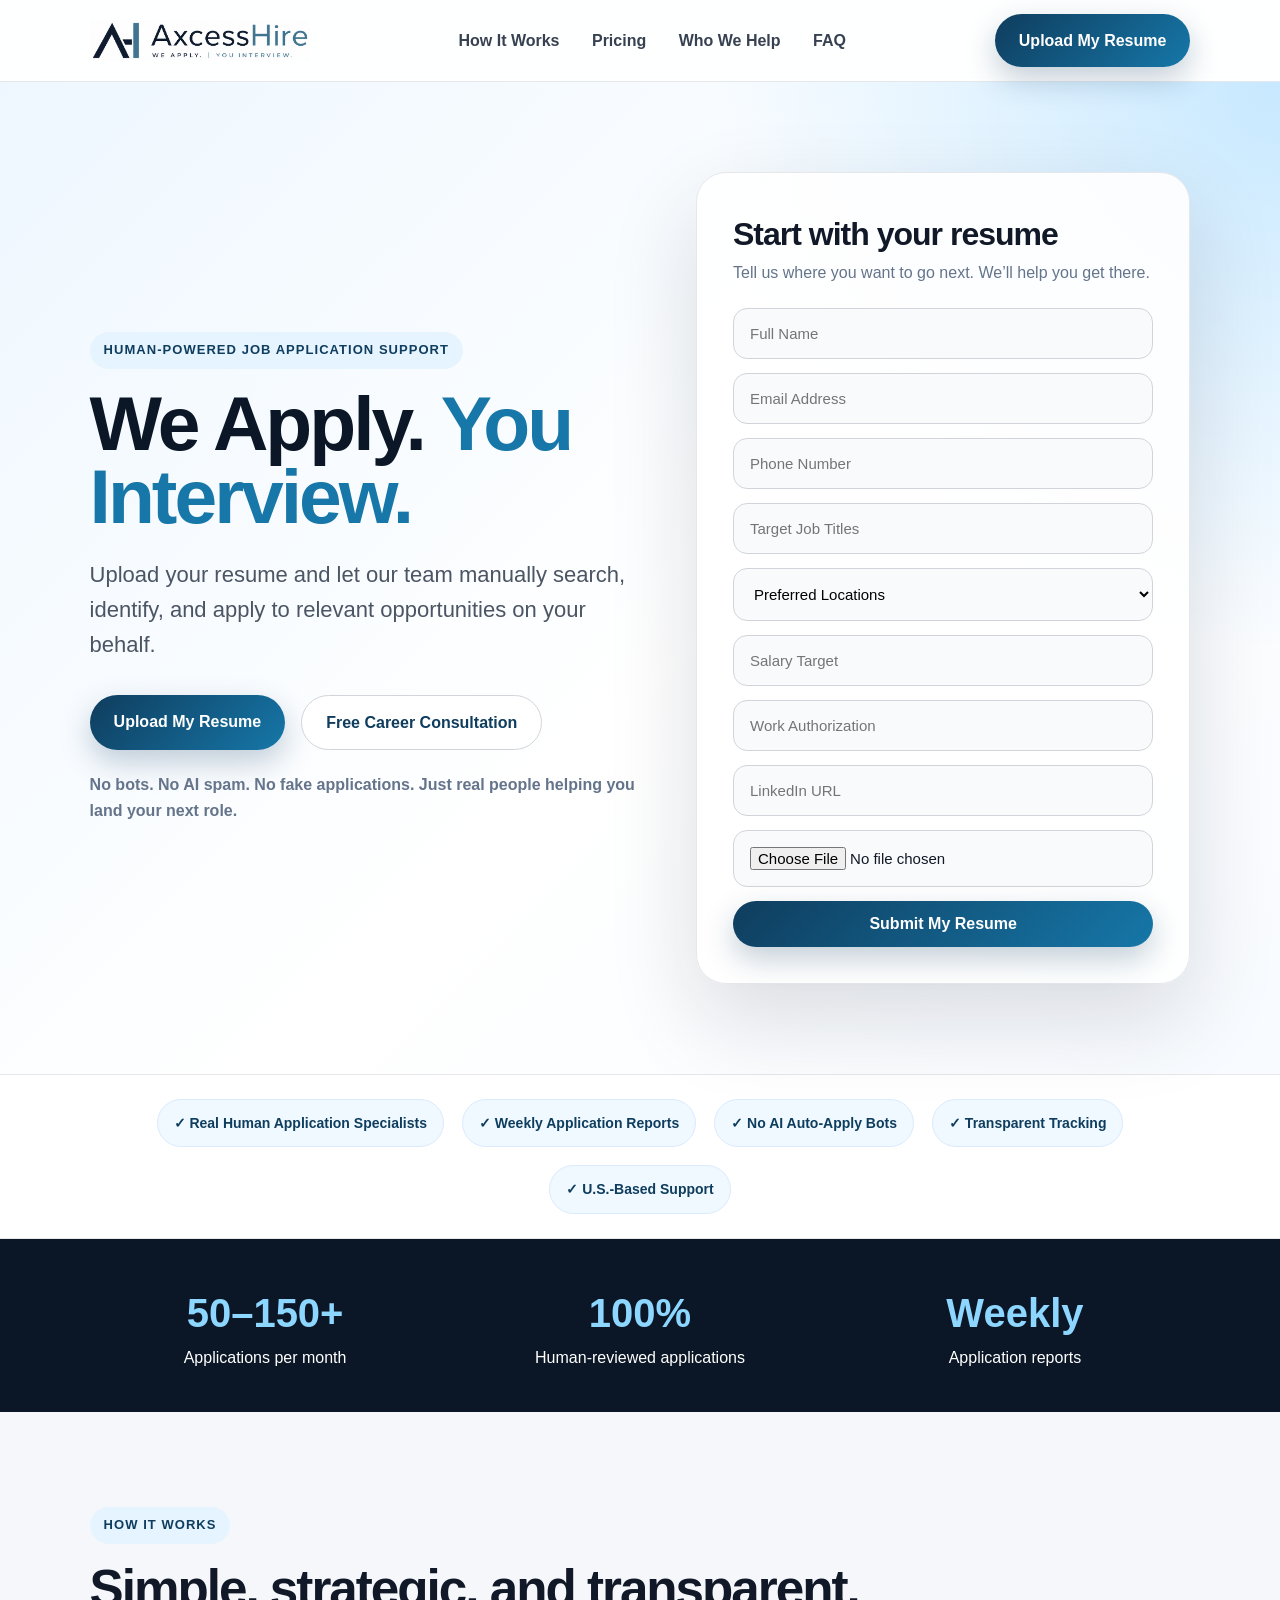
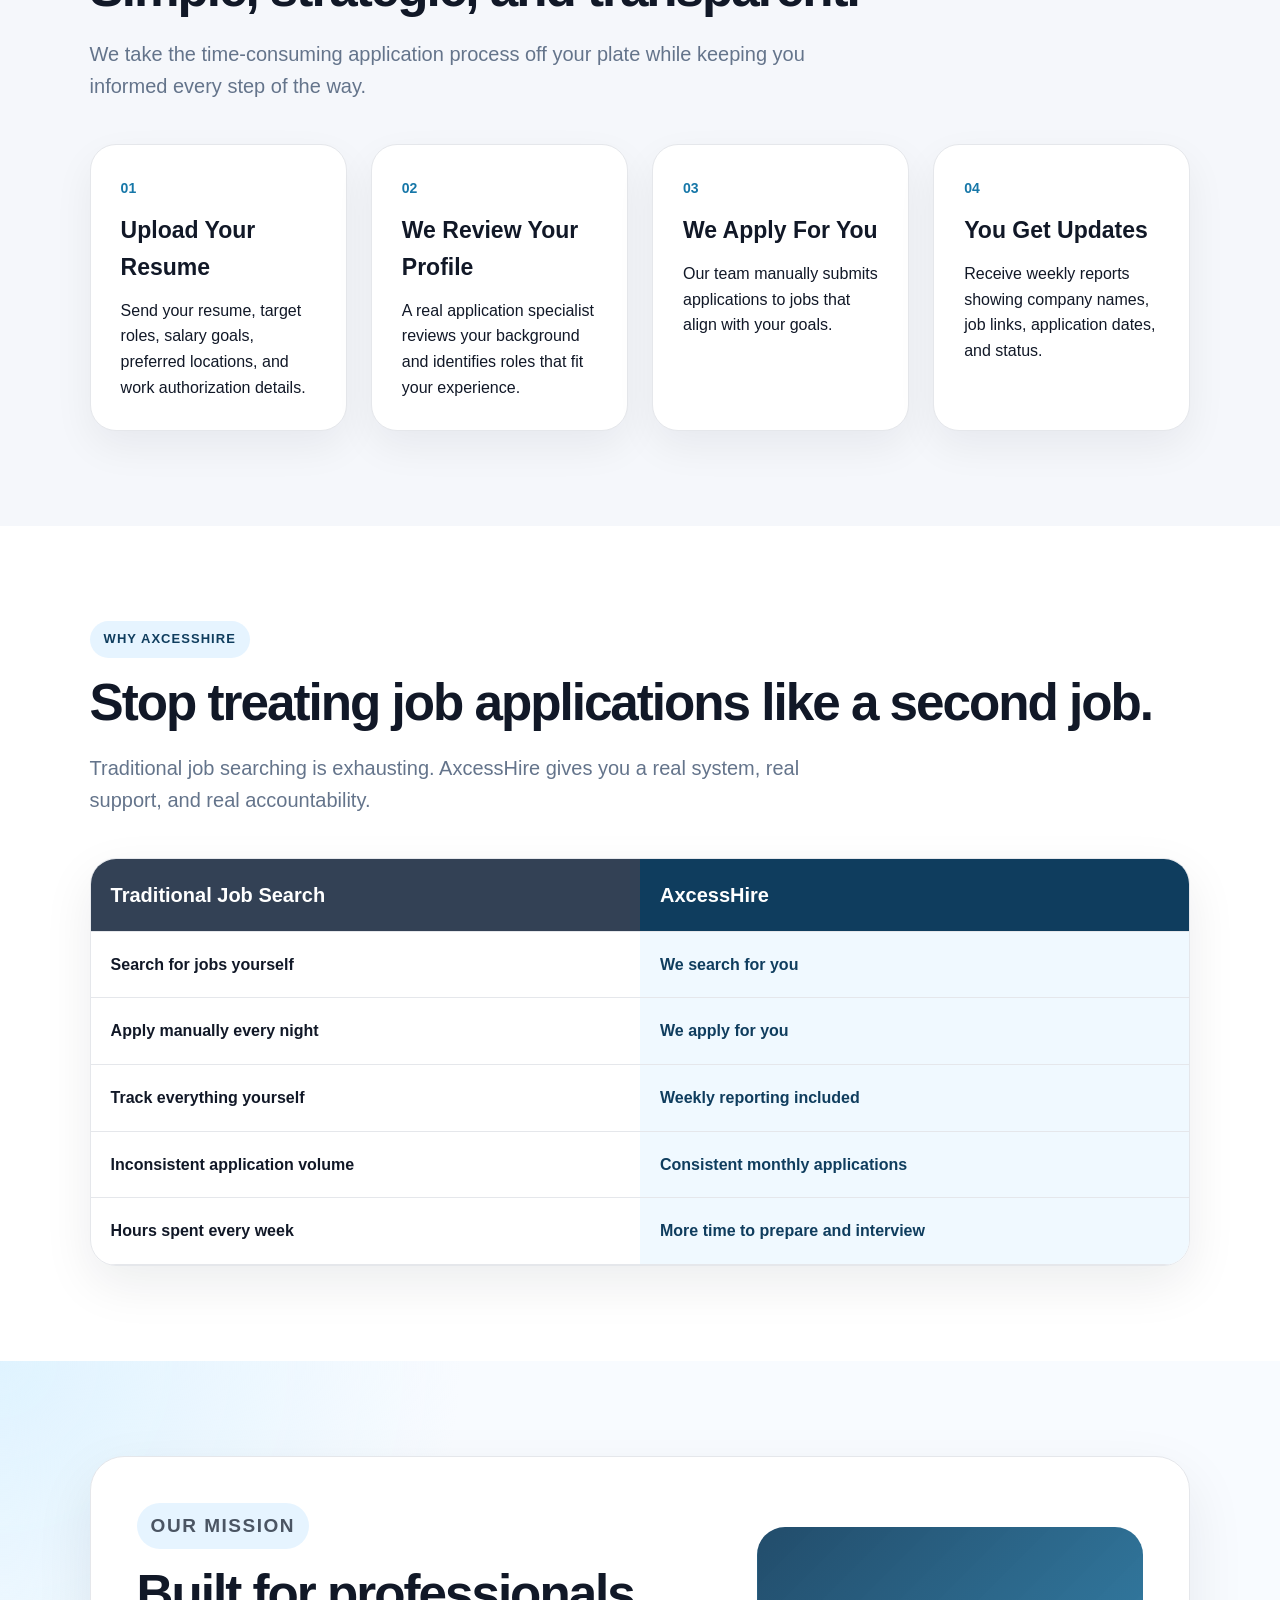
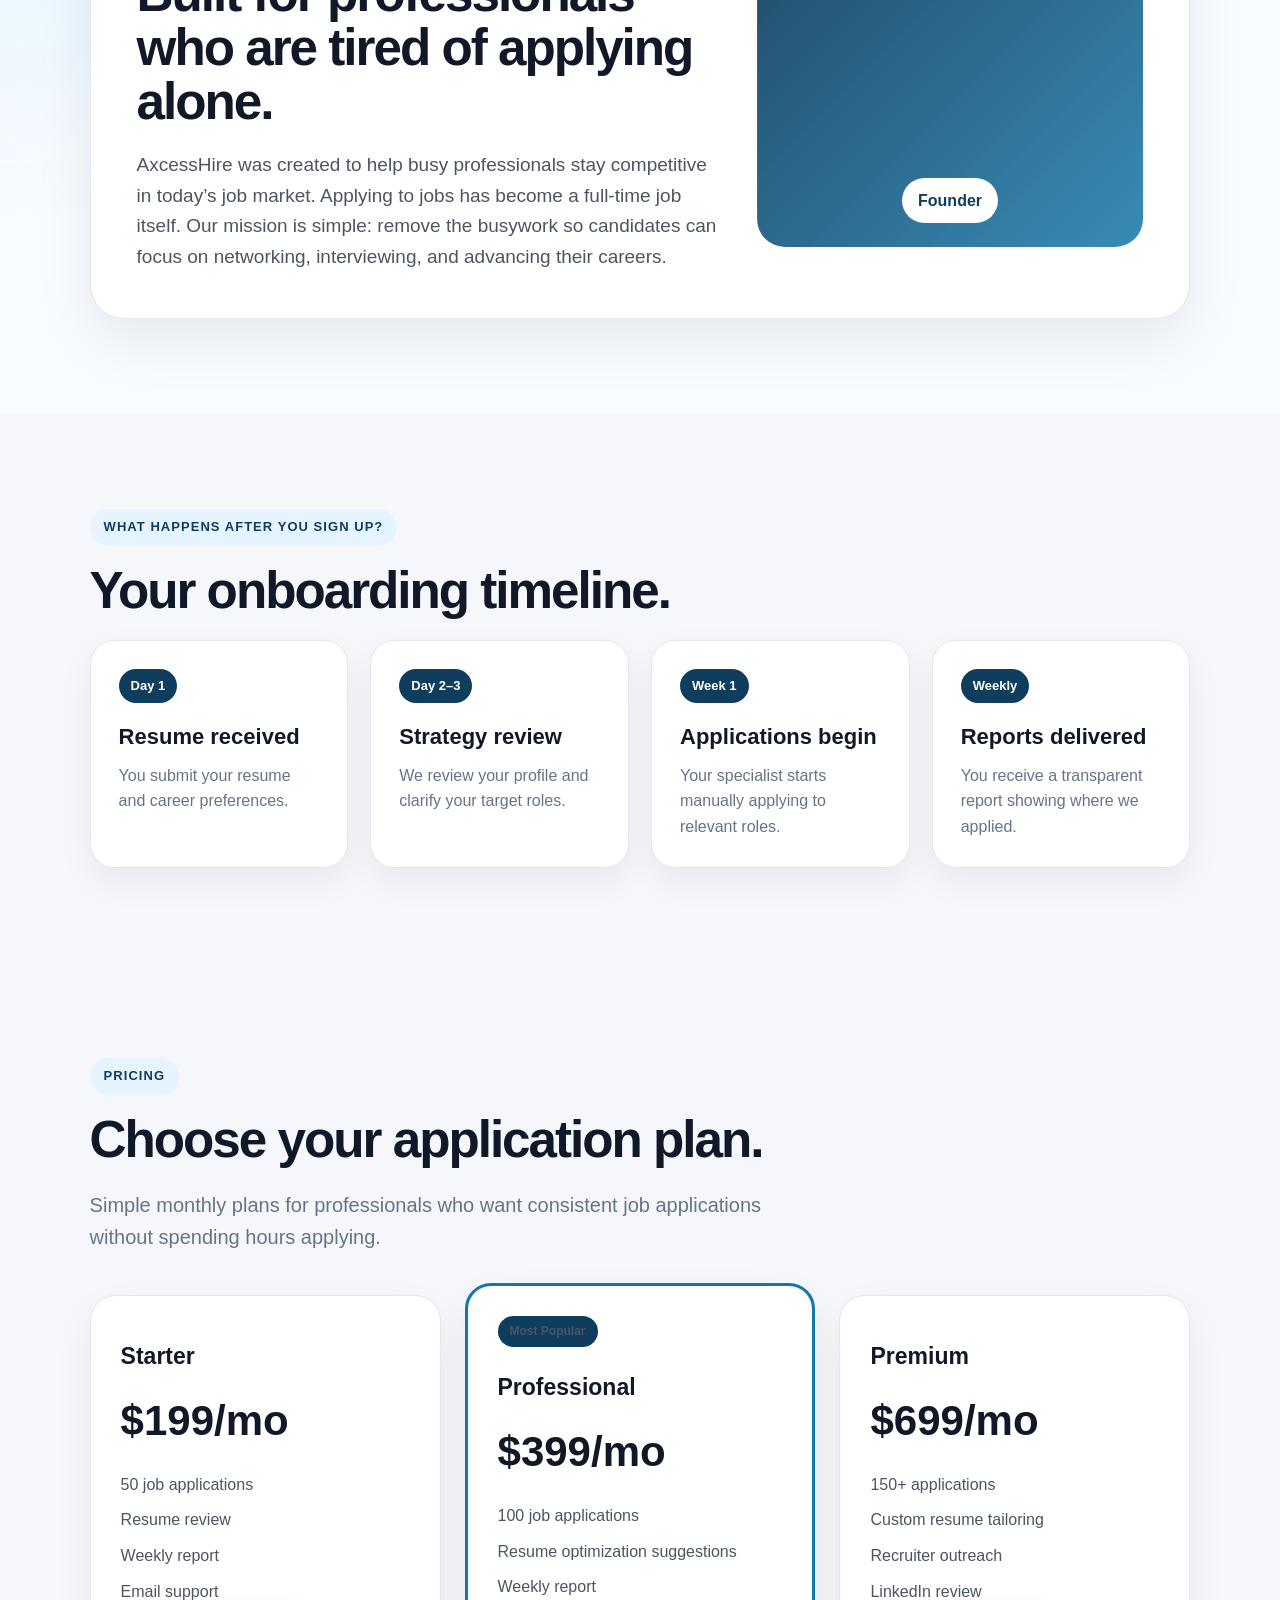
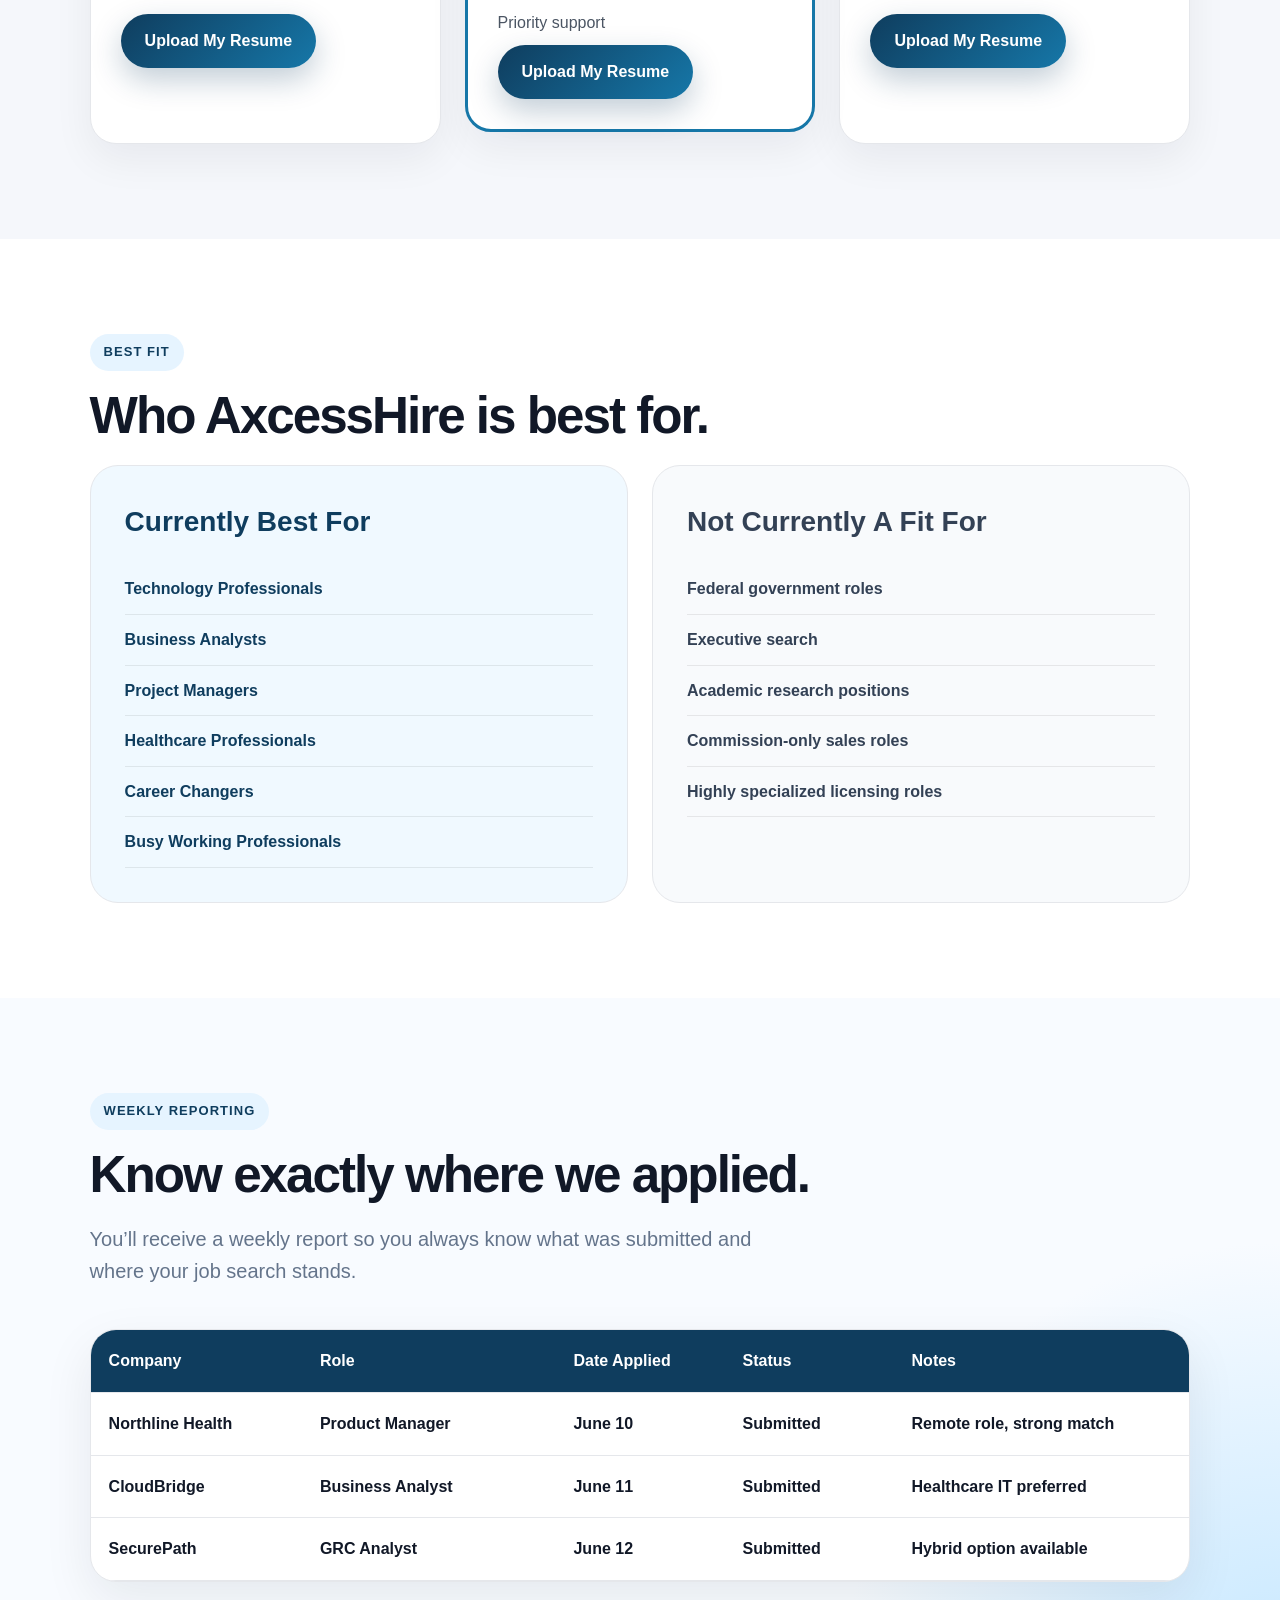
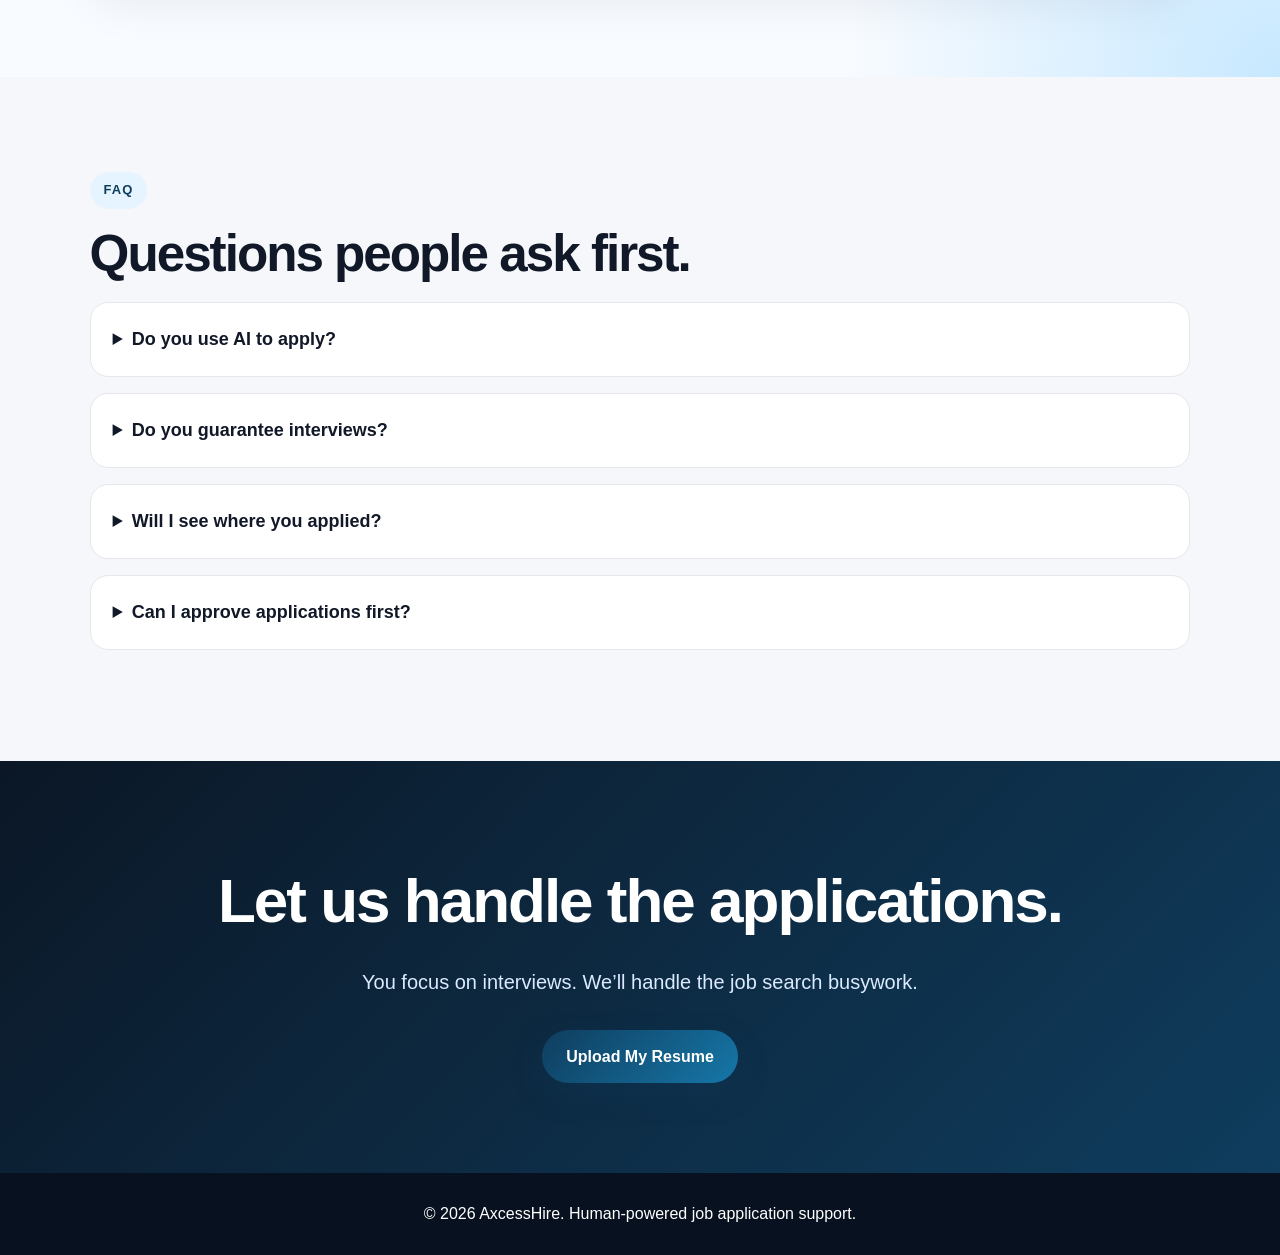
==== commit d66ed40c: "Changed free consultation" ====
--- a/index.html
+++ b/index.html
@@ -18,7 +18,6 @@
     <a href="pricing.html">Pricing</a>
     <a href="who-we-help.html">Who We Help</a>
     <a href="faq.html">FAQ</a>
-    <a href="book-call.html">Free Career Consultation</a>
   </nav>
 
   <a href="get-started.html" class="nav-btn">Upload My Resume</a>
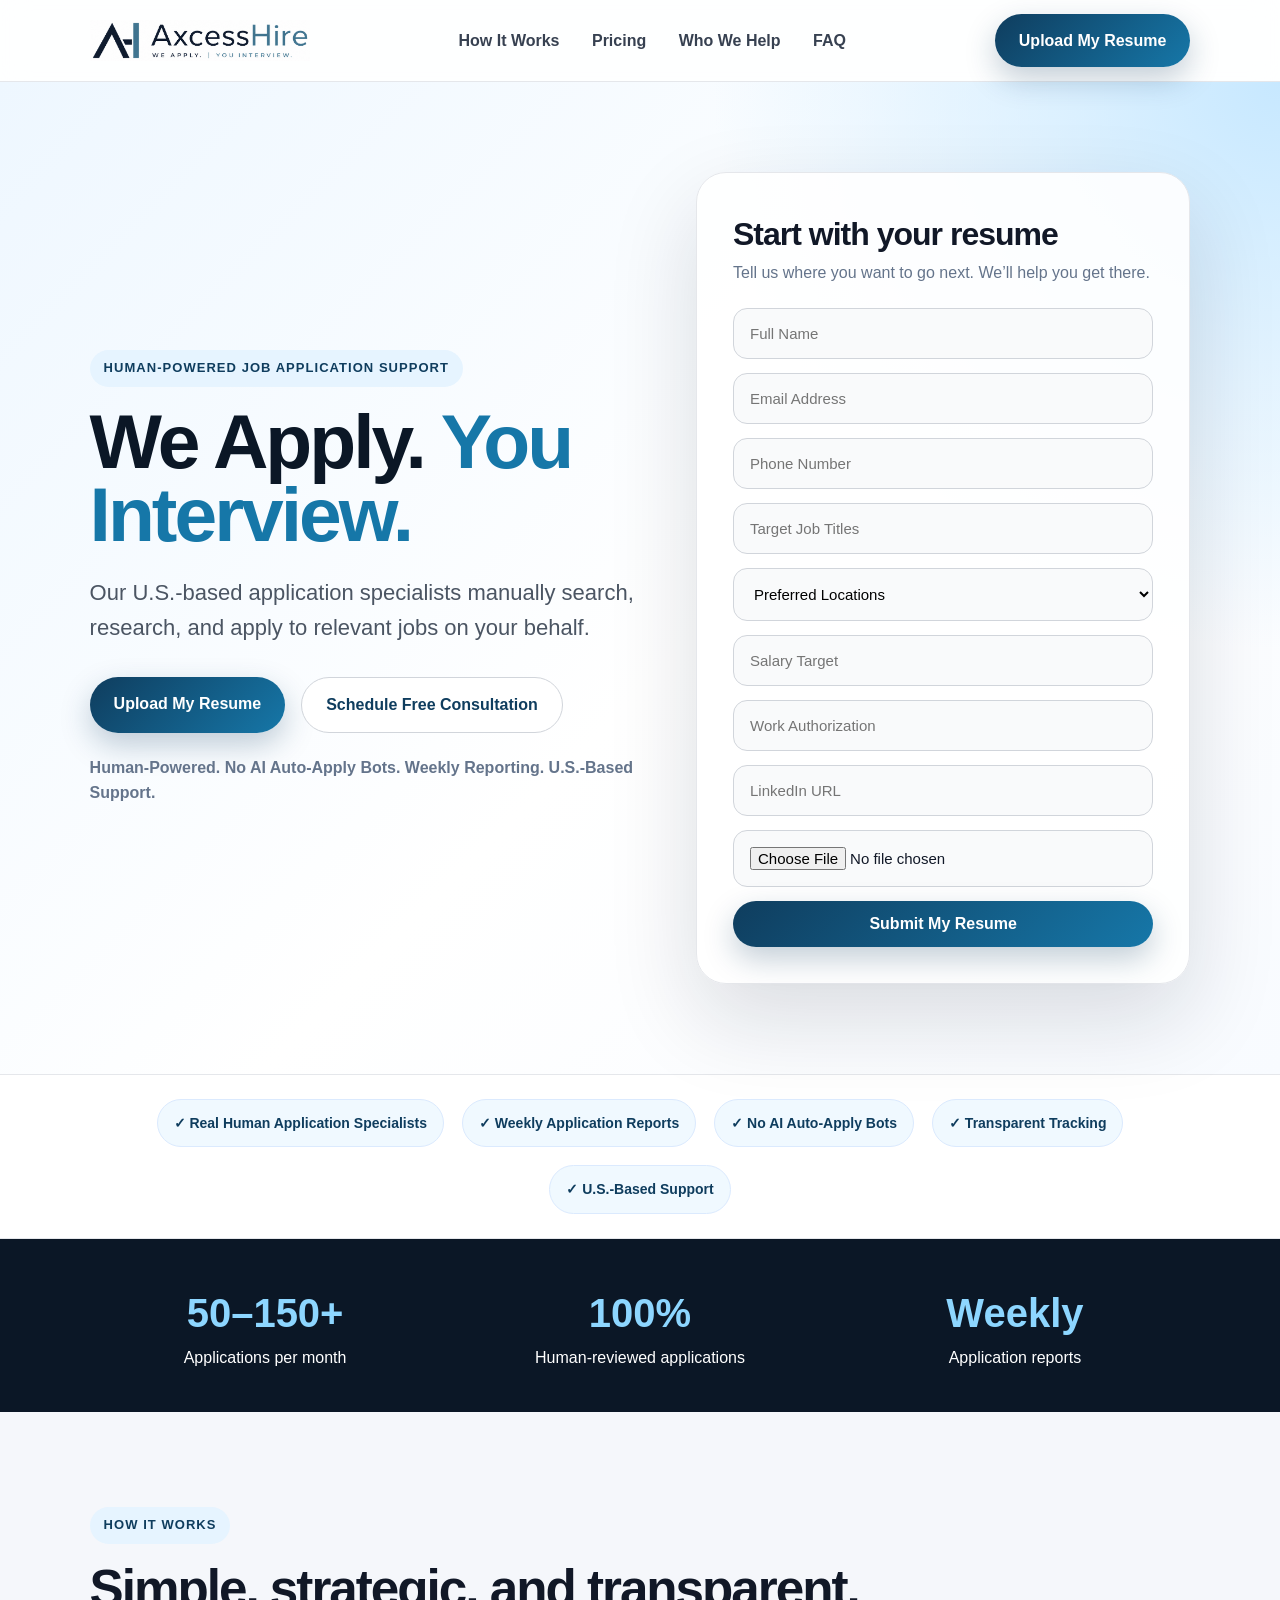
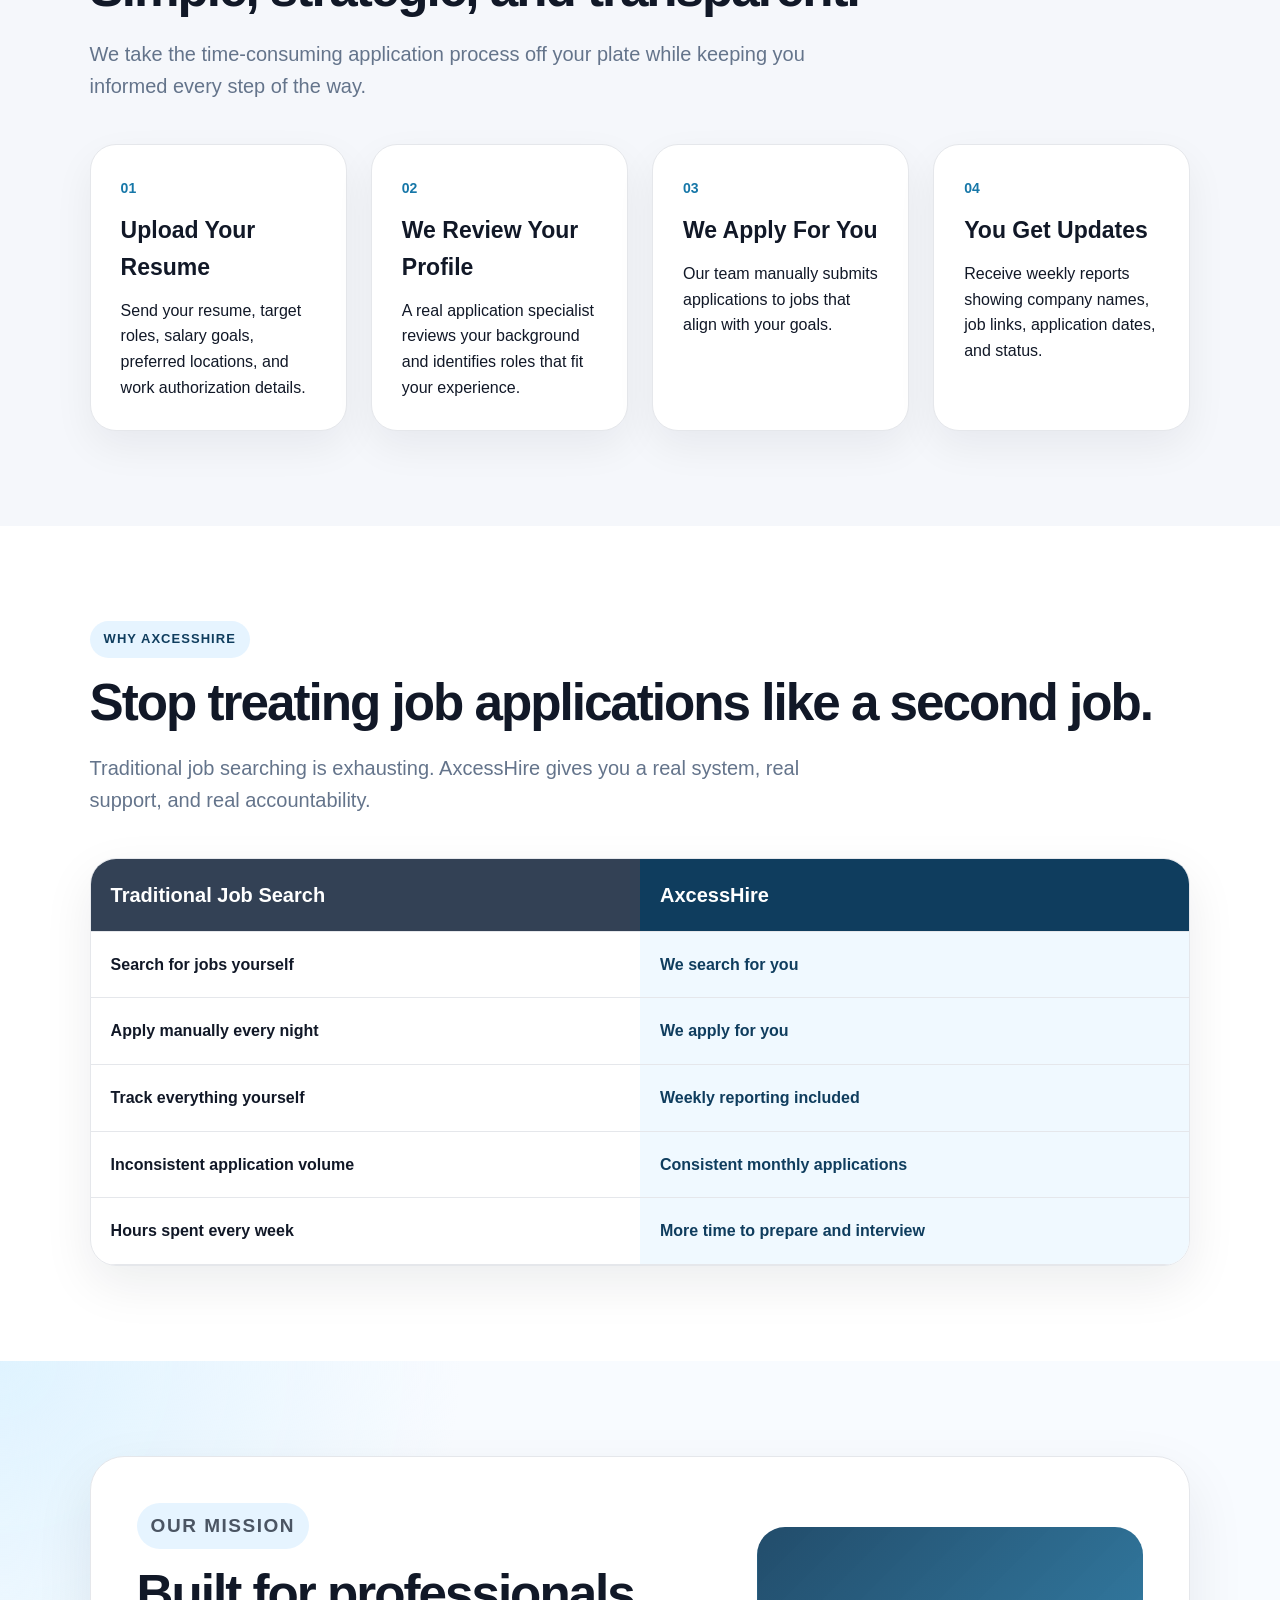
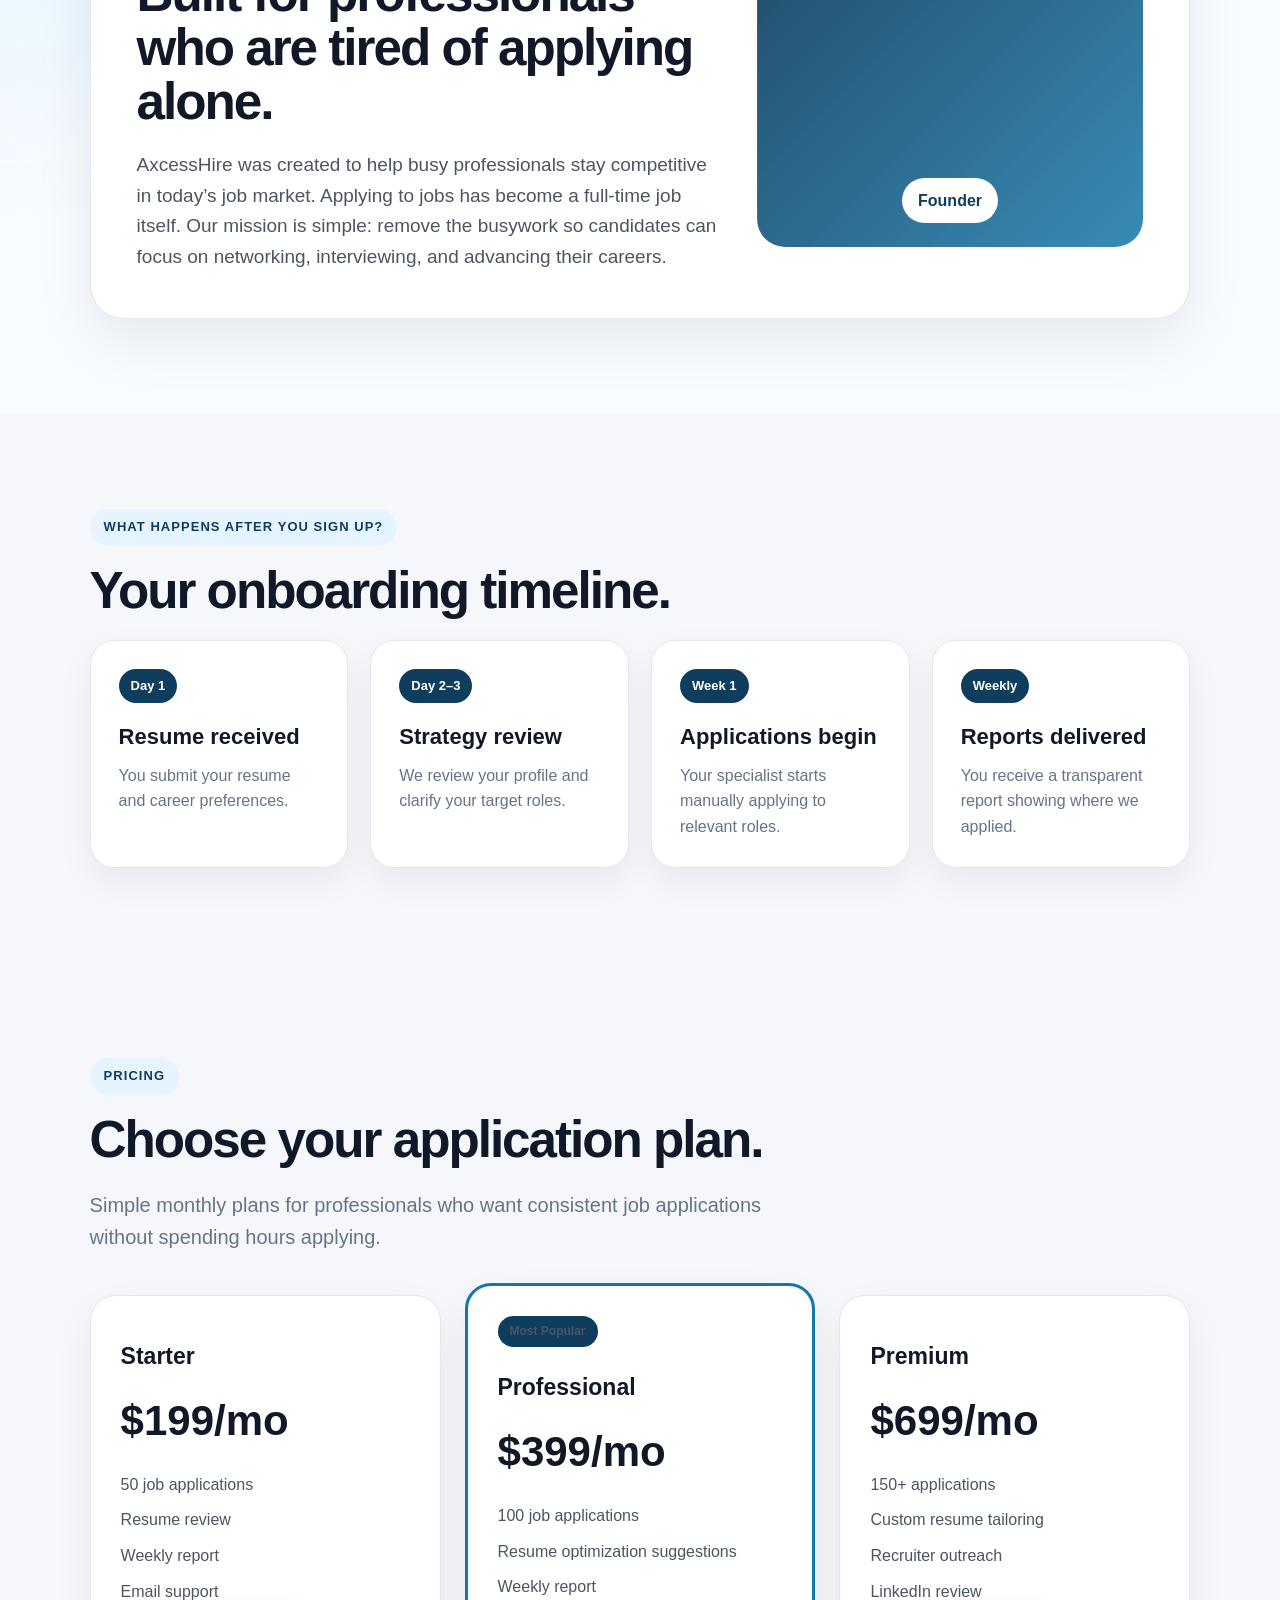
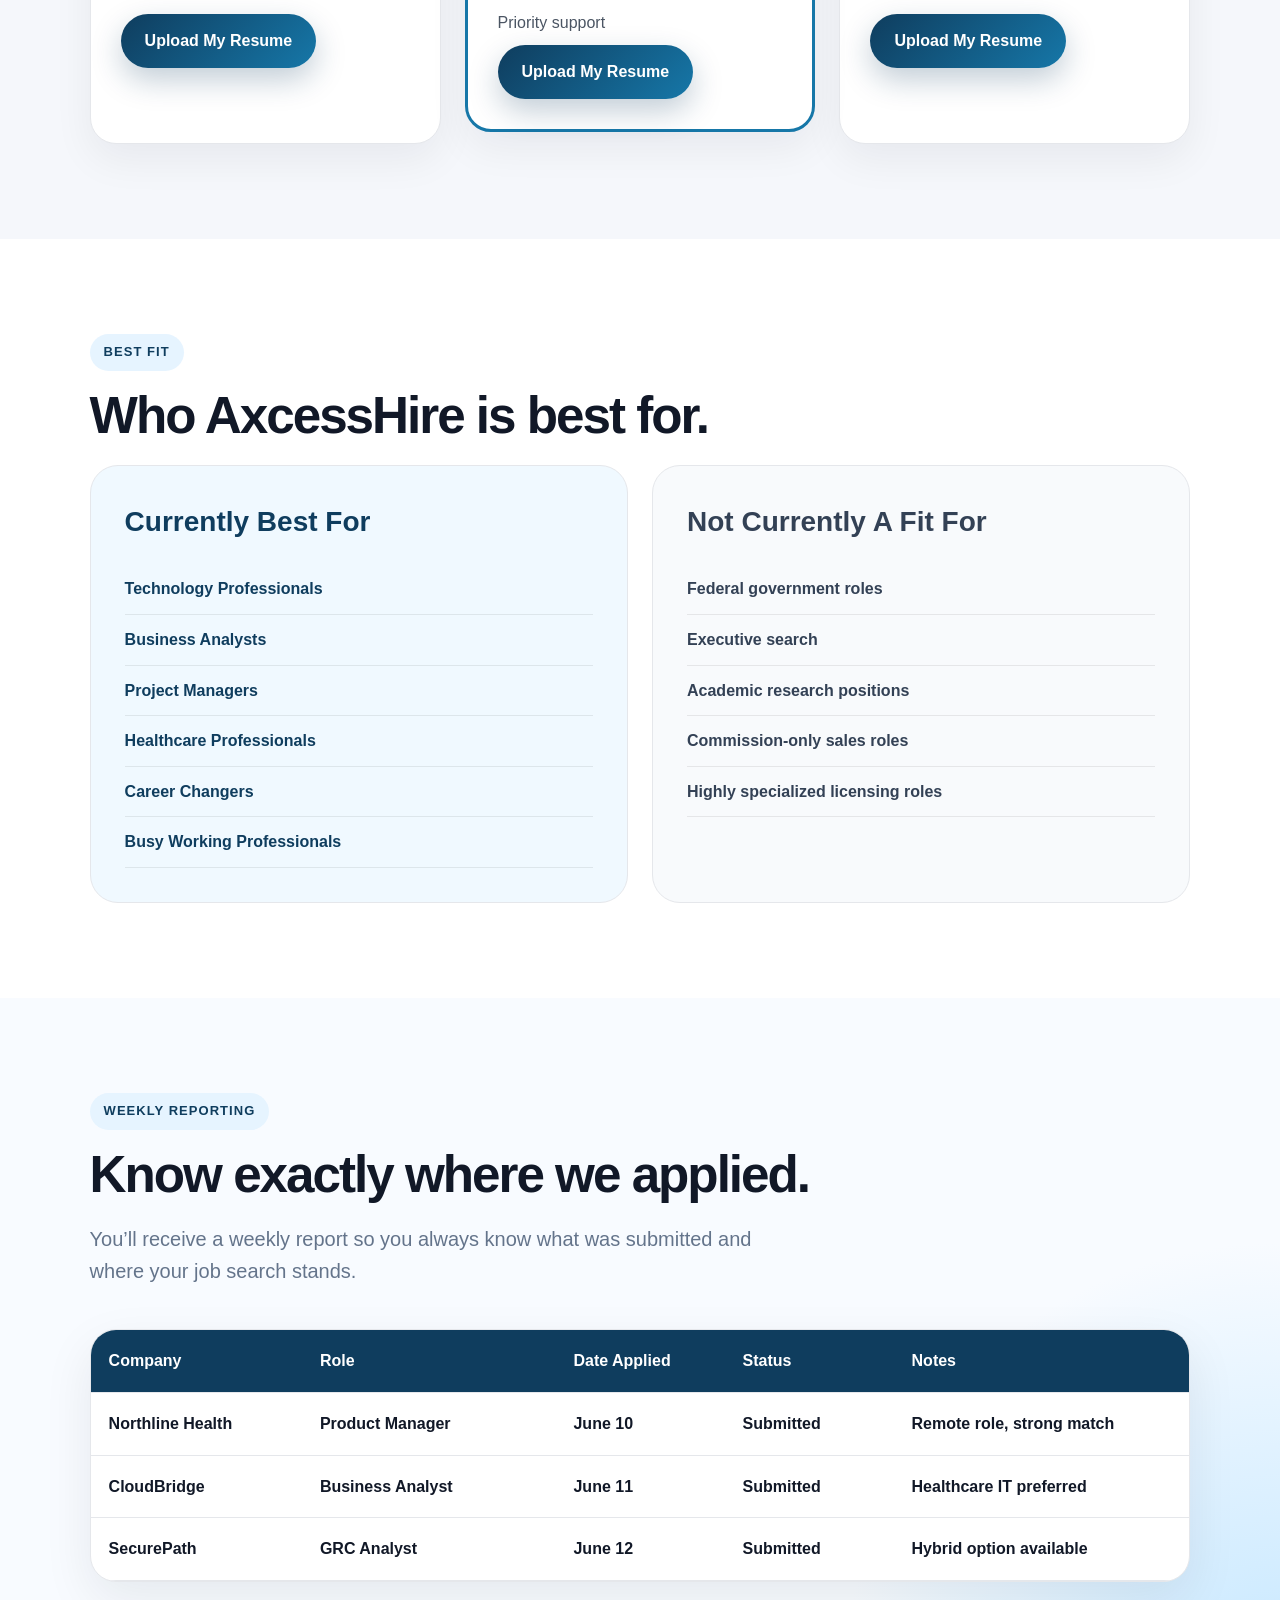
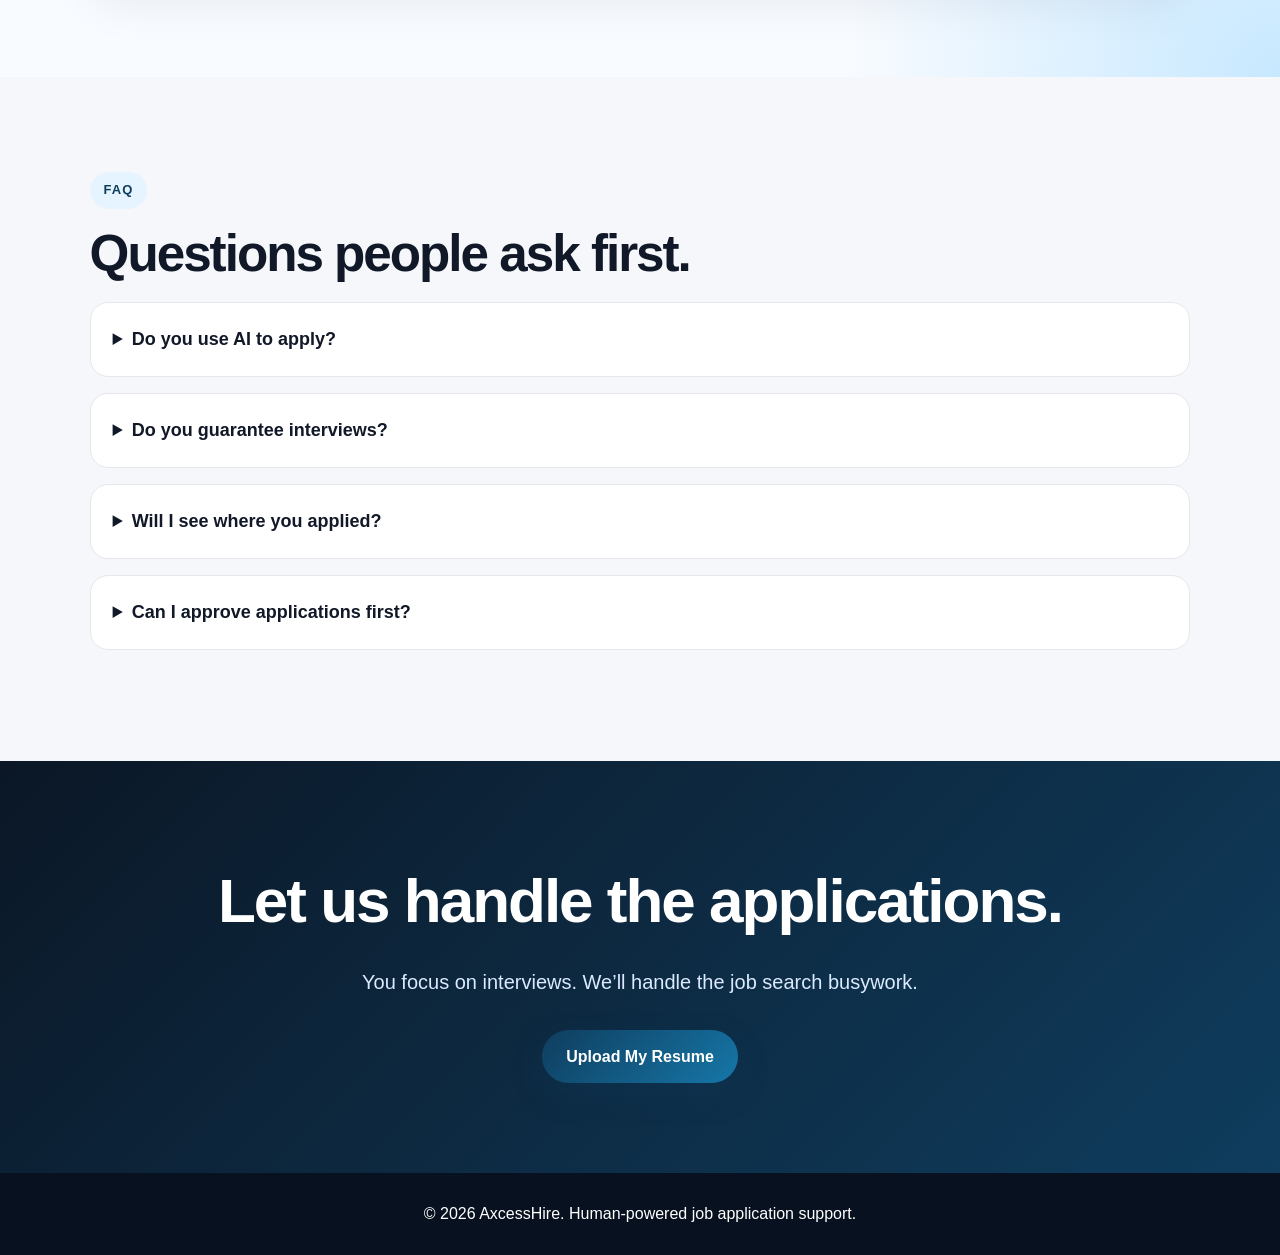
==== commit 8046dbce: "Minor edits requested by Aamir for Part 1" ====
--- a/index.html
+++ b/index.html
@@ -30,16 +30,16 @@
     <h1>We Apply. <span>You Interview.</span></h1>
 
     <p class="subheadline">
-      Upload your resume and let our team manually search, identify, and apply to relevant opportunities on your behalf.
+      Our U.S.-based application specialists manually search, research, and apply to relevant jobs on your behalf.
     </p>
 
     <div class="hero-buttons">
       <a href="get-started.html" class="primary-btn">Upload My Resume</a>
-      <a href="book-call.html" class="secondary-btn">Free Career Consultation</a>
+      <a href="book-call.html" class="secondary-btn">Schedule Free Consultation</a>
     </div>
 
     <p class="trust">
-      No bots. No AI spam. No fake applications. Just real people helping you land your next role.
+      Human-Powered. No AI Auto-Apply Bots. Weekly Reporting. U.S.-Based Support.
     </p>
   </div>
 
--- a/style.css
+++ b/style.css
@@ -568,57 +568,146 @@
   color: white;
 }
 
+form button {
+    width: 100%;
+    background: linear-gradient(135deg, #0f3d5e, #1677a8);
+    color: white;
+    padding: 16px 24px;
+    border-radius: 14px;
+    border: none;
+    font-size: 16px;
+    font-weight: 800;
+    cursor: pointer;
+    box-shadow: 0 12px 30px rgba(15, 61, 94, 0.25);
+    transition: all 0.2s ease;
+  }
+  
+  form button:hover {
+    transform: translateY(-2px);
+    box-shadow: 0 18px 35px rgba(15, 61, 94, 0.35);
+  }
+
 /* RESPONSIVE */
 @media (max-width: 950px) {
-  nav {
-    display: none;
+    nav {
+      display: none;
+    }
+  
+    .navbar {
+      height: 78px;
+      padding: 0 18px;
+      gap: 12px;
+    }
+  
+    .logo img {
+      height: 44px;
+      max-width: 150px;
+      width: auto;
+    }
+  
+    .nav-btn {
+      padding: 9px 13px;
+      font-size: 12px;
+      font-weight: 800;
+      white-space: nowrap;
+      box-shadow: 0 8px 20px rgba(15, 61, 94, 0.18);
+    }
+  
+    .hero,
+    .cards,
+    .pricing-grid,
+    .stats,
+    .founder-card,
+    .timeline,
+    .fit-grid,
+    .report-row {
+      grid-template-columns: 1fr;
+    }
+  
+    .hero {
+      min-height: auto;
+      padding: 48px 20px;
+      gap: 32px;
+    }
+  
+    h1 {
+      font-size: clamp(42px, 12vw, 58px);
+      letter-spacing: -2px;
+    }
+  
+    .subheadline {
+      font-size: 18px;
+    }
+  
+    .hero-buttons {
+      flex-direction: column;
+    }
+  
+    .primary-btn,
+    .secondary-btn {
+      width: 100%;
+      text-align: center;
+    }
+  
+    .upload-card {
+      padding: 24px;
+      border-radius: 24px;
+    }
+  
+    .section {
+      padding: 65px 20px;
+    }
+  
+    .section h2 {
+      letter-spacing: -1.5px;
+    }
+  
+    .section-intro {
+      font-size: 18px;
+    }
+  
+    .featured {
+      transform: none;
+    }
+  
+    .comparison-table {
+      grid-template-columns: 1fr;
+    }
+  
+    .report-head {
+      display: none;
+    }
+  
+    .report-row {
+      padding: 16px;
+    }
+  
+    .report-row span {
+      padding: 8px;
+    }
   }
-
-  .navbar {
-    height: 95px;
-  }
-
-  .logo img {
-    height: 65px;
-    width: auto;
-}
-
-  .hero,
-  .cards,
-  .pricing-grid,
-  .stats,
-  .founder-card,
-  .timeline,
-  .fit-grid,
-  .report-row {
-    grid-template-columns: 1fr;
-  }
-
-  .hero {
-    padding: 70px 7%;
-  }
-
-  h1 {
-    font-size: clamp(44px, 12vw, 58px);
-  }
-
-  .featured {
-    transform: none;
-  }
-
-  .comparison-table {
-    grid-template-columns: 1fr;
-  }
-
-  .report-head {
-    display: none;
-  }
-
-  .report-row {
-    padding: 16px;
-  }
-
-  .report-row span {
-    padding: 8px;
-  }
-}
+  
+  @media (max-width: 480px) {
+    .navbar {
+      height: 72px;
+      padding: 0 14px;
+    }
+  
+    .logo img {
+      height: 38px;
+      max-width: 125px;
+    }
+  
+    .nav-btn {
+      padding: 8px 10px;
+      font-size: 11px;
+    }
+  
+    .hero {
+      padding: 42px 16px;
+    }
+  
+    .upload-card {
+      padding: 20px;
+    }
+}
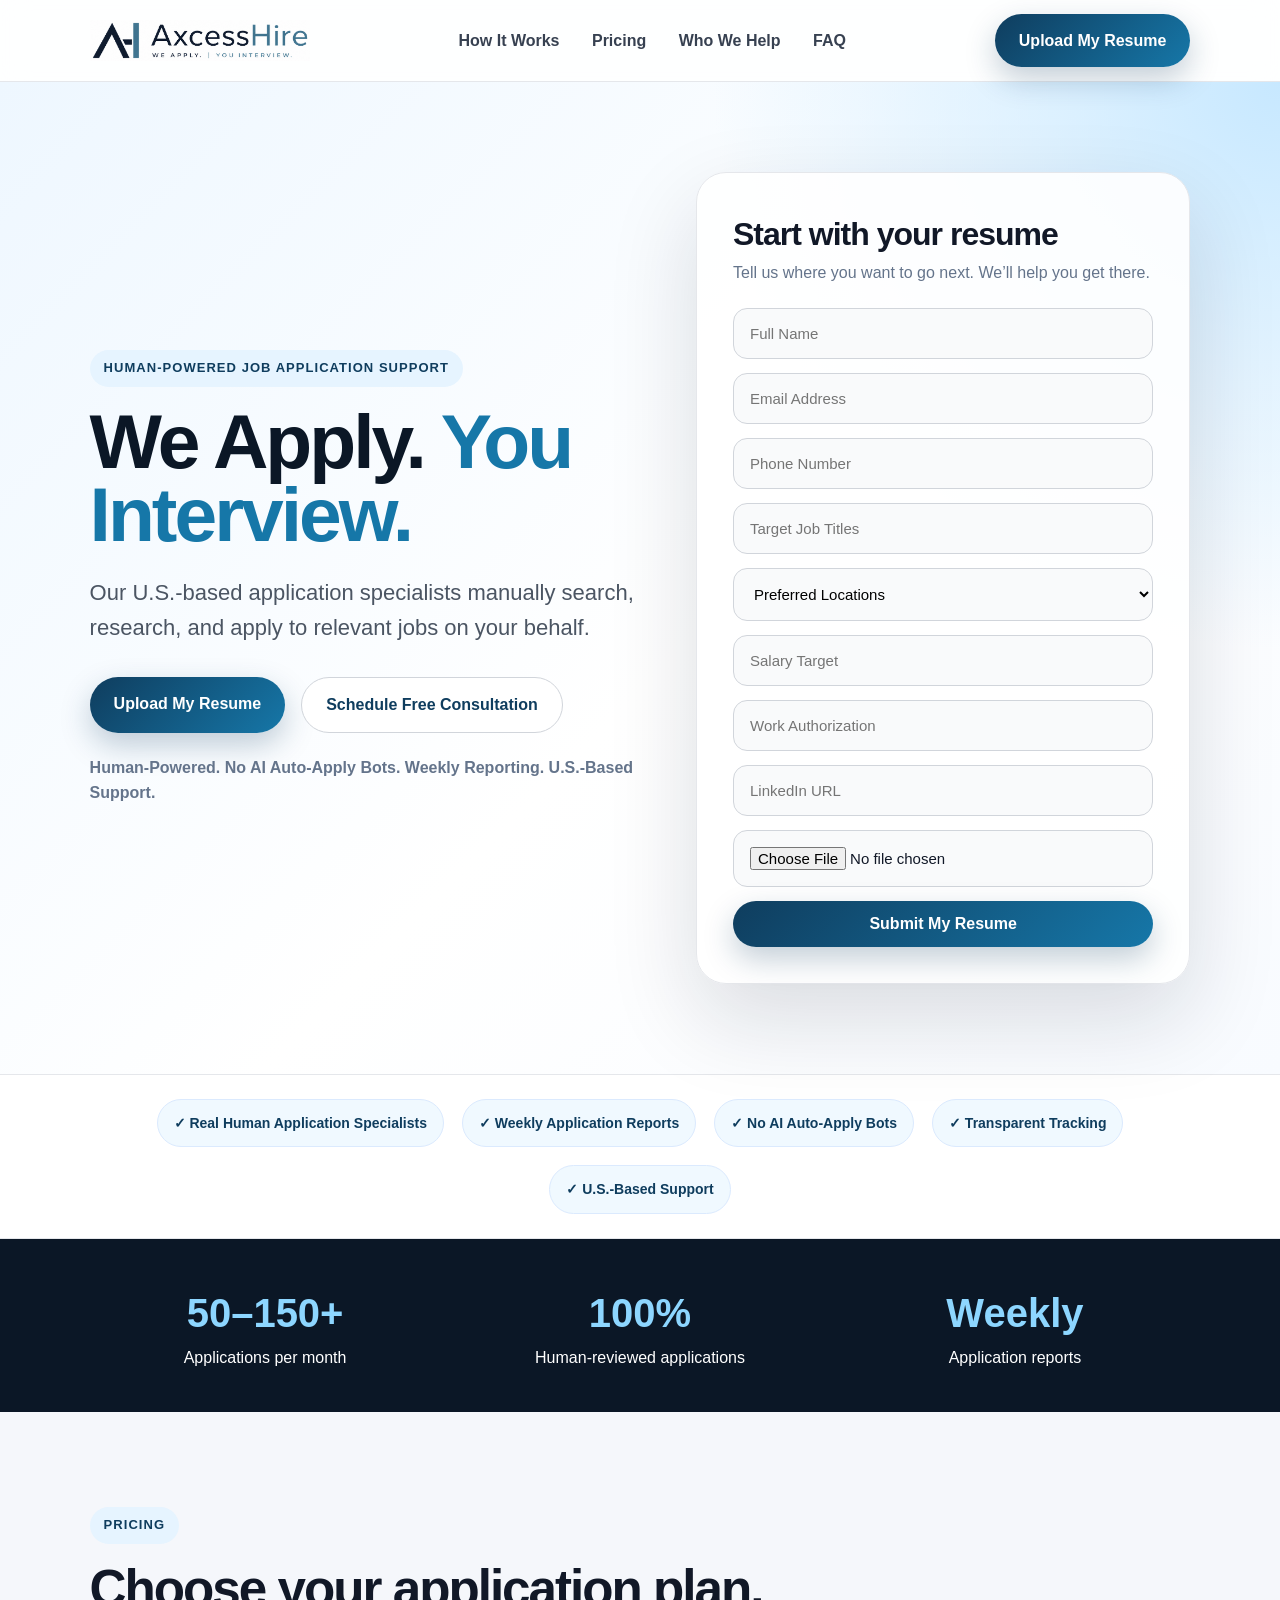
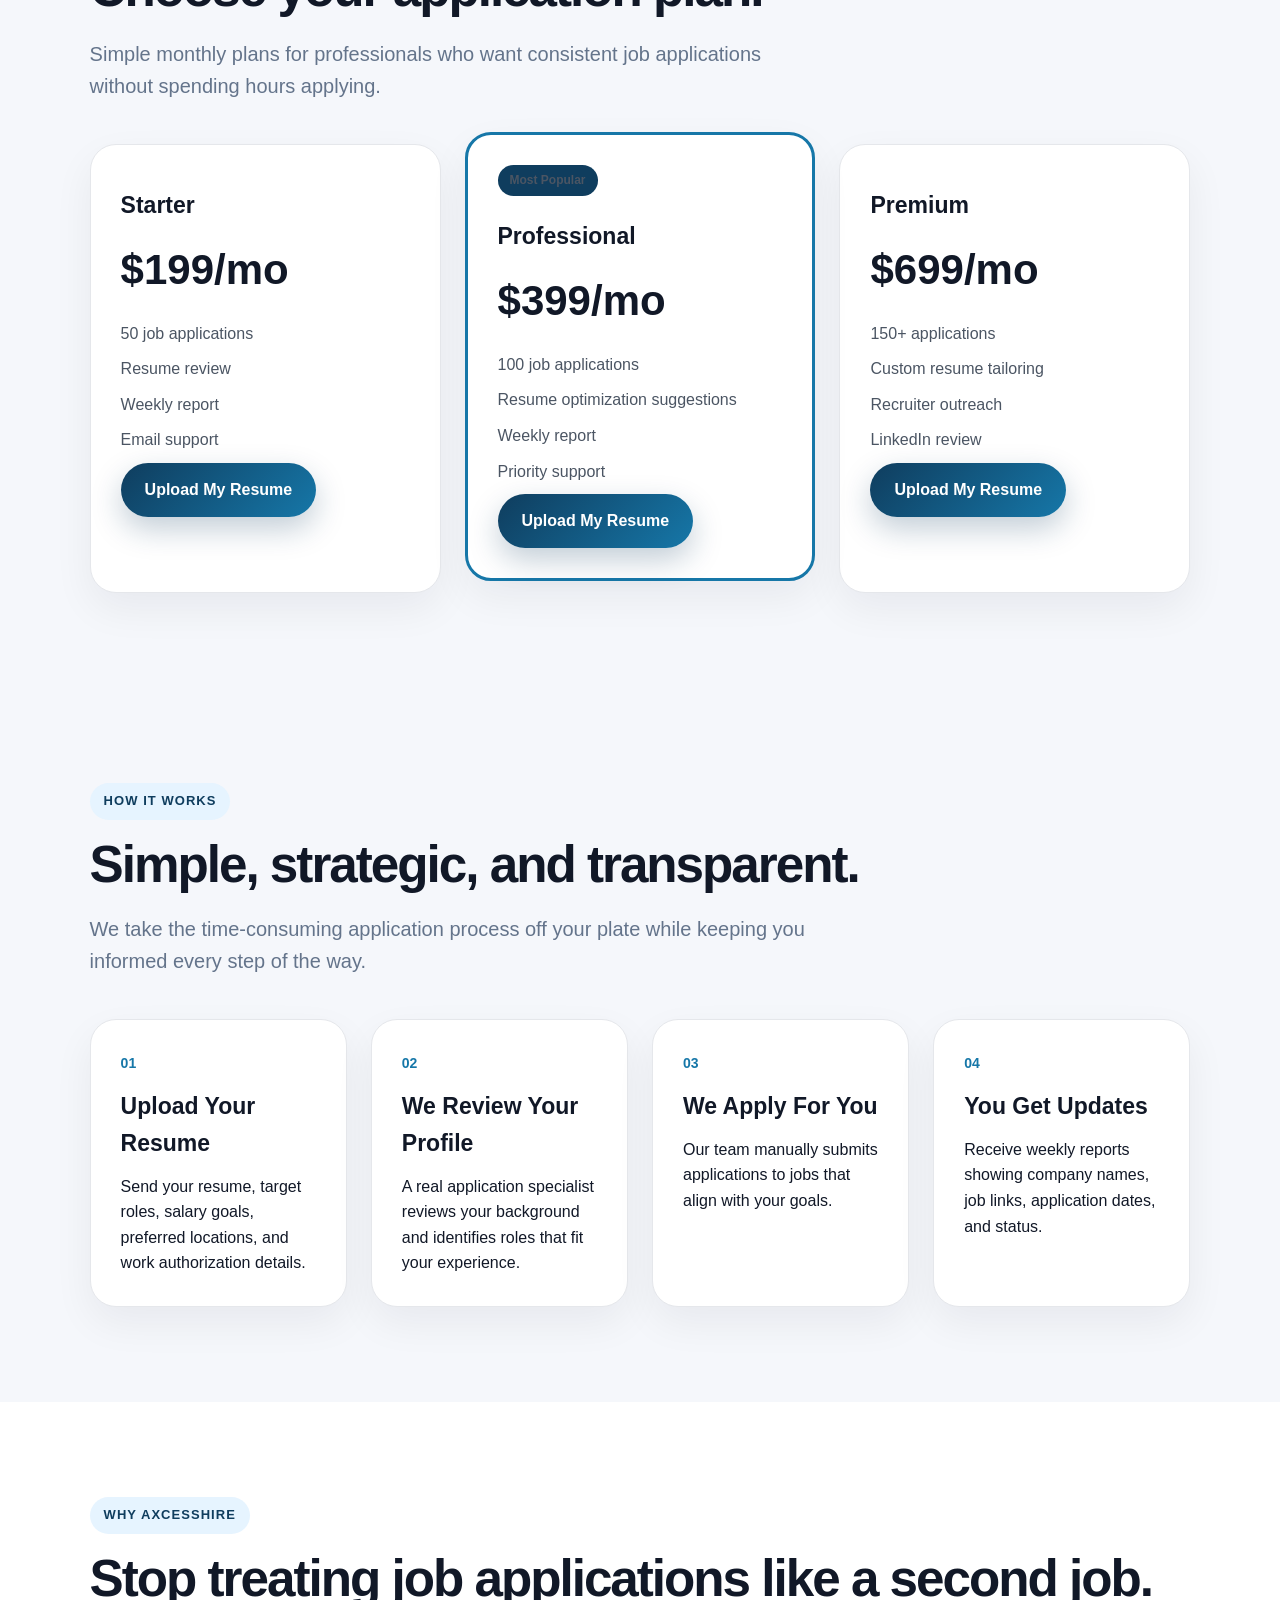
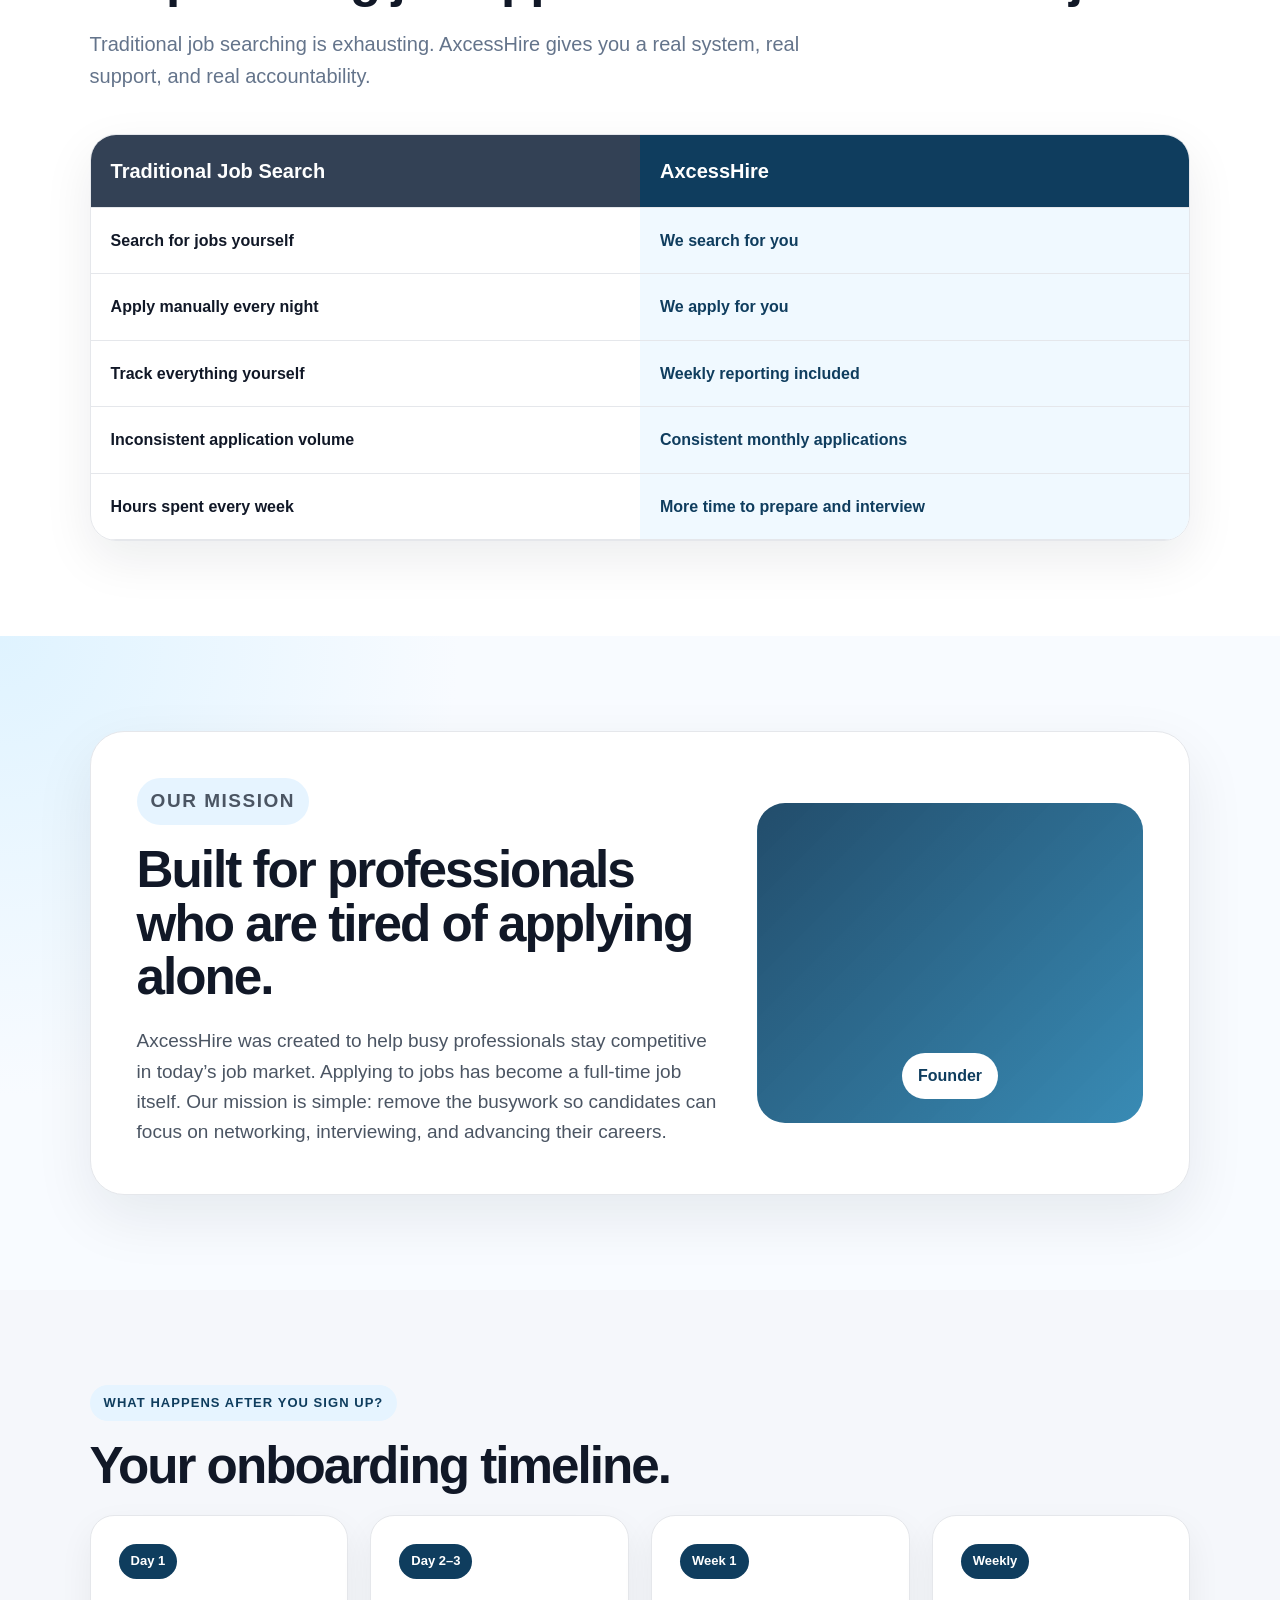
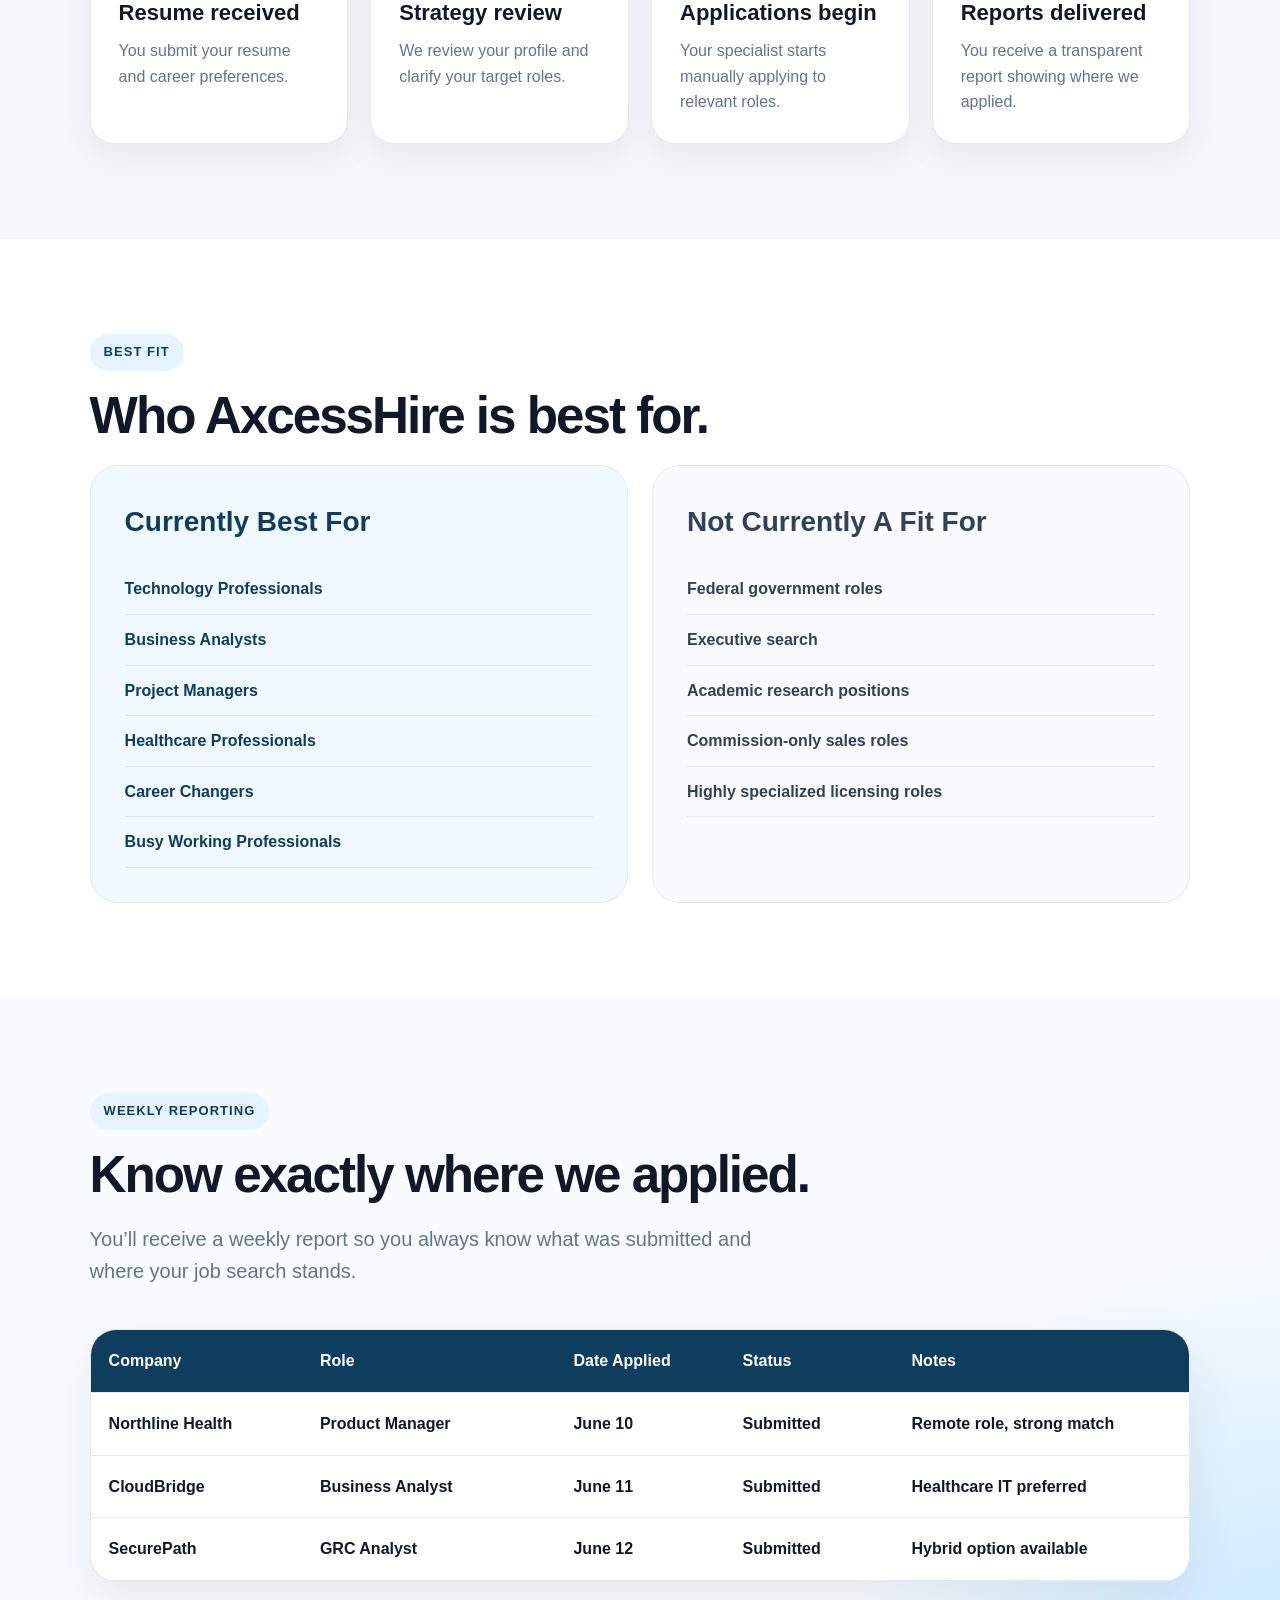
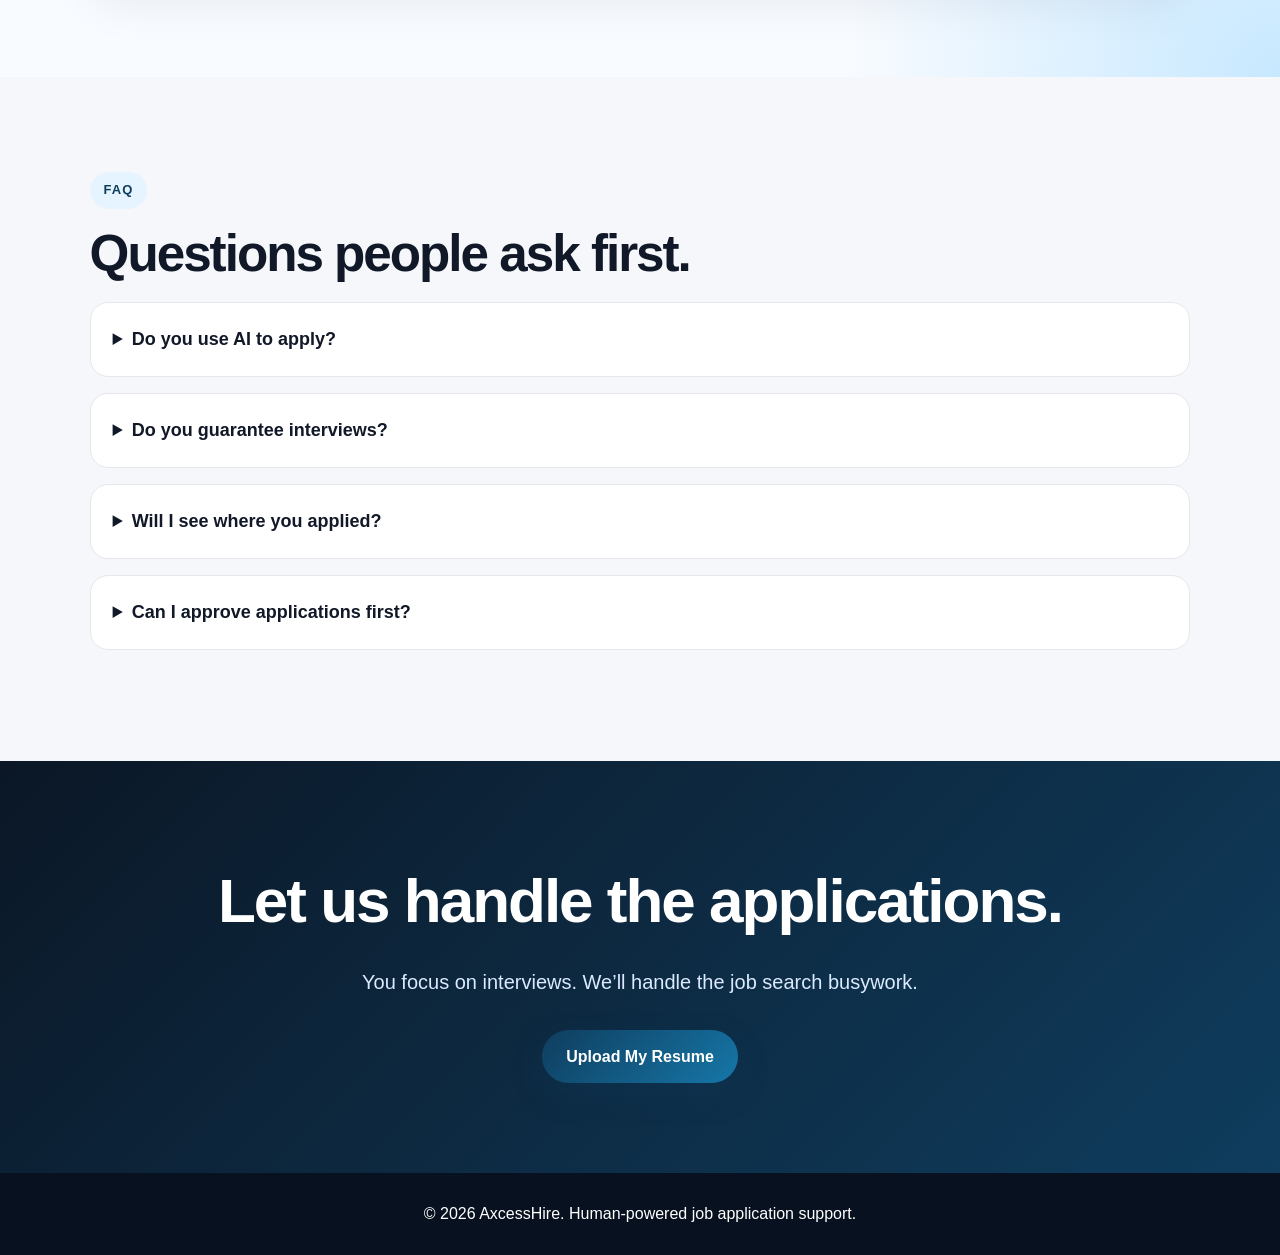
==== commit d2e1a9aa: "Move pricing section higher" ====
--- a/index.html
+++ b/index.html
@@ -108,6 +108,47 @@
   </div>
 </section>
 
+<section class="section pricing" id="pricing">
+    <p class="section-label">Pricing</p>
+    <h2>Choose your application plan.</h2>
+    <p class="section-intro">
+      Simple monthly plans for professionals who want consistent job applications without spending hours applying.
+    </p>
+  
+    <div class="pricing-grid">
+      <div class="price-card">
+        <h3>Starter</h3>
+        <h4>$199/mo</h4>
+        <p>50 job applications</p>
+        <p>Resume review</p>
+        <p>Weekly report</p>
+        <p>Email support</p>
+        <a href="get-started.html" class="primary-btn">Upload My Resume</a>
+      </div>
+  
+      <div class="price-card featured">
+        <p class="popular">Most Popular</p>
+        <h3>Professional</h3>
+        <h4>$399/mo</h4>
+        <p>100 job applications</p>
+        <p>Resume optimization suggestions</p>
+        <p>Weekly report</p>
+        <p>Priority support</p>
+        <a href="get-started.html" class="primary-btn">Upload My Resume</a>
+      </div>
+  
+      <div class="price-card">
+        <h3>Premium</h3>
+        <h4>$699/mo</h4>
+        <p>150+ applications</p>
+        <p>Custom resume tailoring</p>
+        <p>Recruiter outreach</p>
+        <p>LinkedIn review</p>
+        <a href="get-started.html" class="primary-btn">Upload My Resume</a>
+      </div>
+    </div>
+  </section>
+
 <section class="section" id="how">
   <p class="section-label">How it works</p>
   <h2>Simple, strategic, and transparent.</h2>
@@ -215,47 +256,6 @@
       <span>Weekly</span>
       <h3>Reports delivered</h3>
       <p>You receive a transparent report showing where we applied.</p>
-    </div>
-  </div>
-</section>
-
-<section class="section pricing" id="pricing">
-  <p class="section-label">Pricing</p>
-  <h2>Choose your application plan.</h2>
-  <p class="section-intro">
-    Simple monthly plans for professionals who want consistent job applications without spending hours applying.
-  </p>
-
-  <div class="pricing-grid">
-    <div class="price-card">
-      <h3>Starter</h3>
-      <h4>$199/mo</h4>
-      <p>50 job applications</p>
-      <p>Resume review</p>
-      <p>Weekly report</p>
-      <p>Email support</p>
-      <a href="get-started.html" class="primary-btn">Upload My Resume</a>
-    </div>
-
-    <div class="price-card featured">
-      <p class="popular">Most Popular</p>
-      <h3>Professional</h3>
-      <h4>$399/mo</h4>
-      <p>100 job applications</p>
-      <p>Resume optimization suggestions</p>
-      <p>Weekly report</p>
-      <p>Priority support</p>
-      <a href="get-started.html" class="primary-btn">Upload My Resume</a>
-    </div>
-
-    <div class="price-card">
-      <h3>Premium</h3>
-      <h4>$699/mo</h4>
-      <p>150+ applications</p>
-      <p>Custom resume tailoring</p>
-      <p>Recruiter outreach</p>
-      <p>LinkedIn review</p>
-      <a href="get-started.html" class="primary-btn">Upload My Resume</a>
     </div>
   </div>
 </section>
